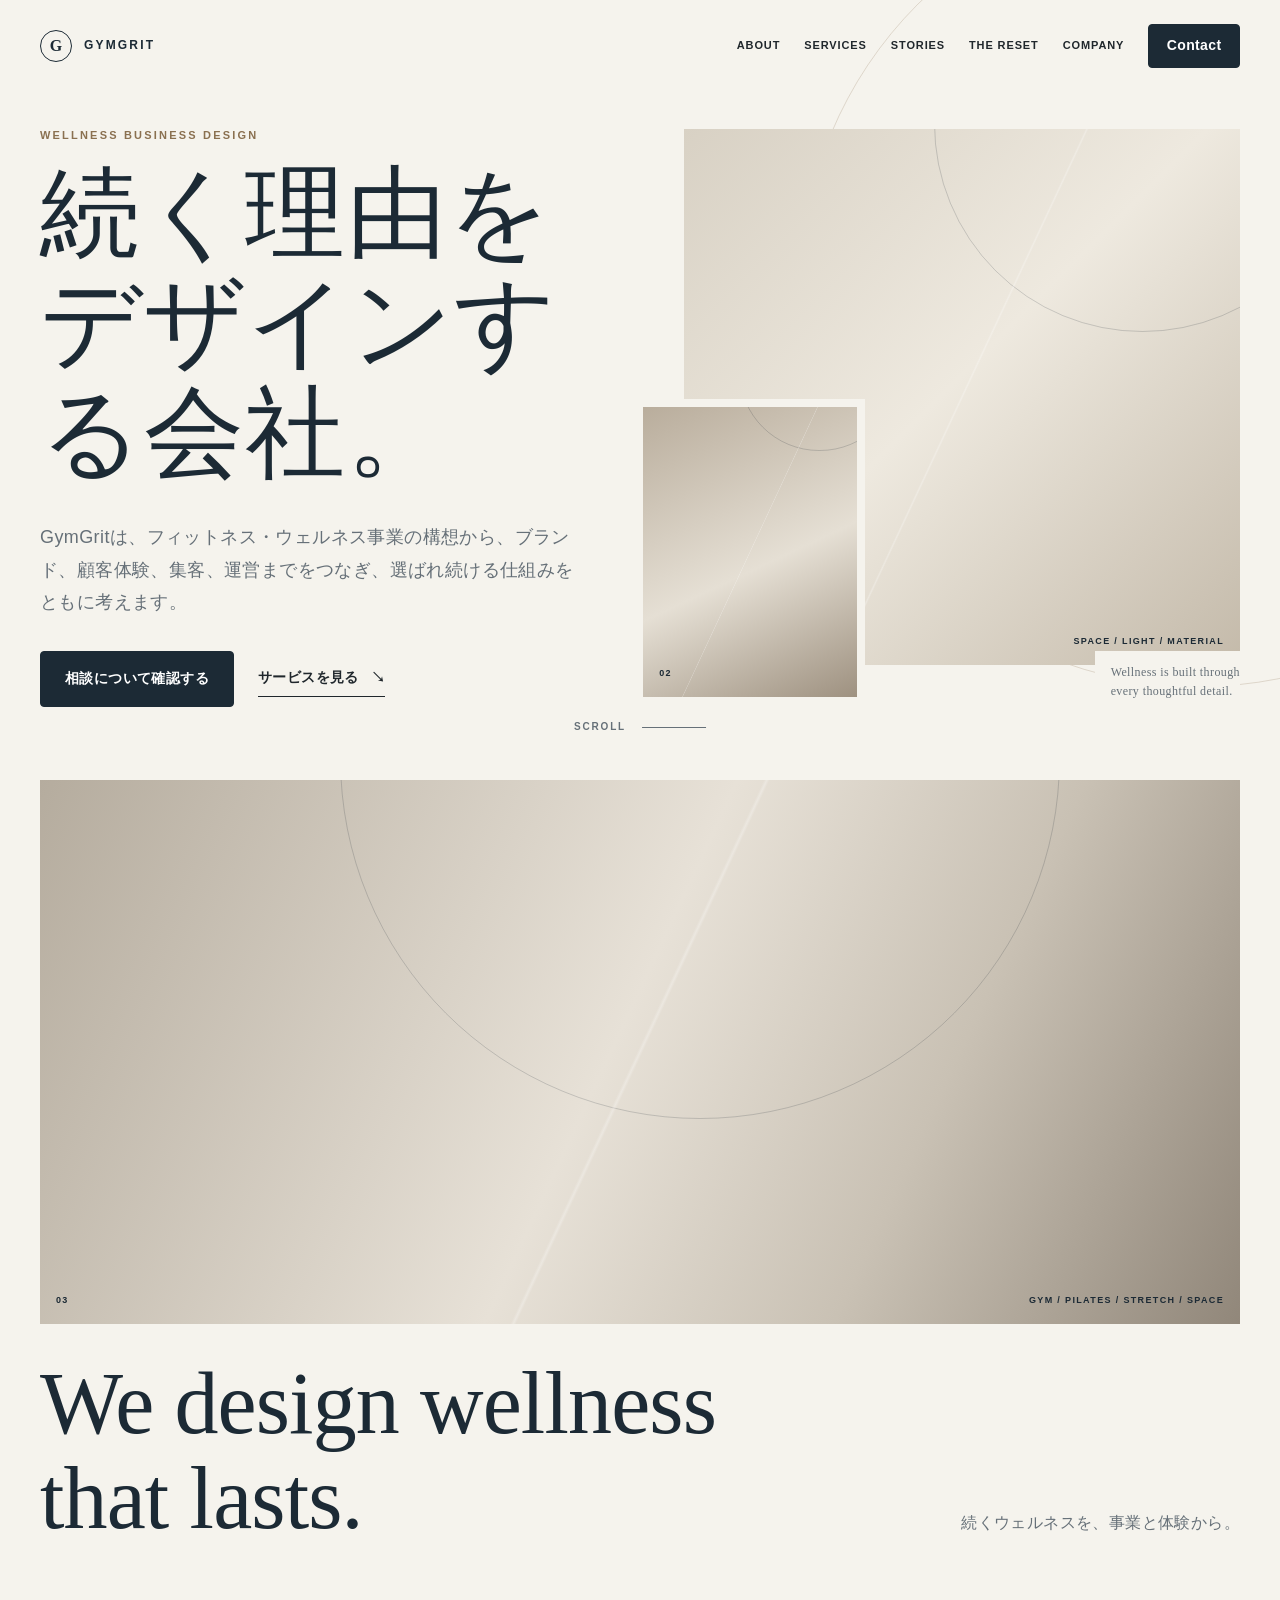
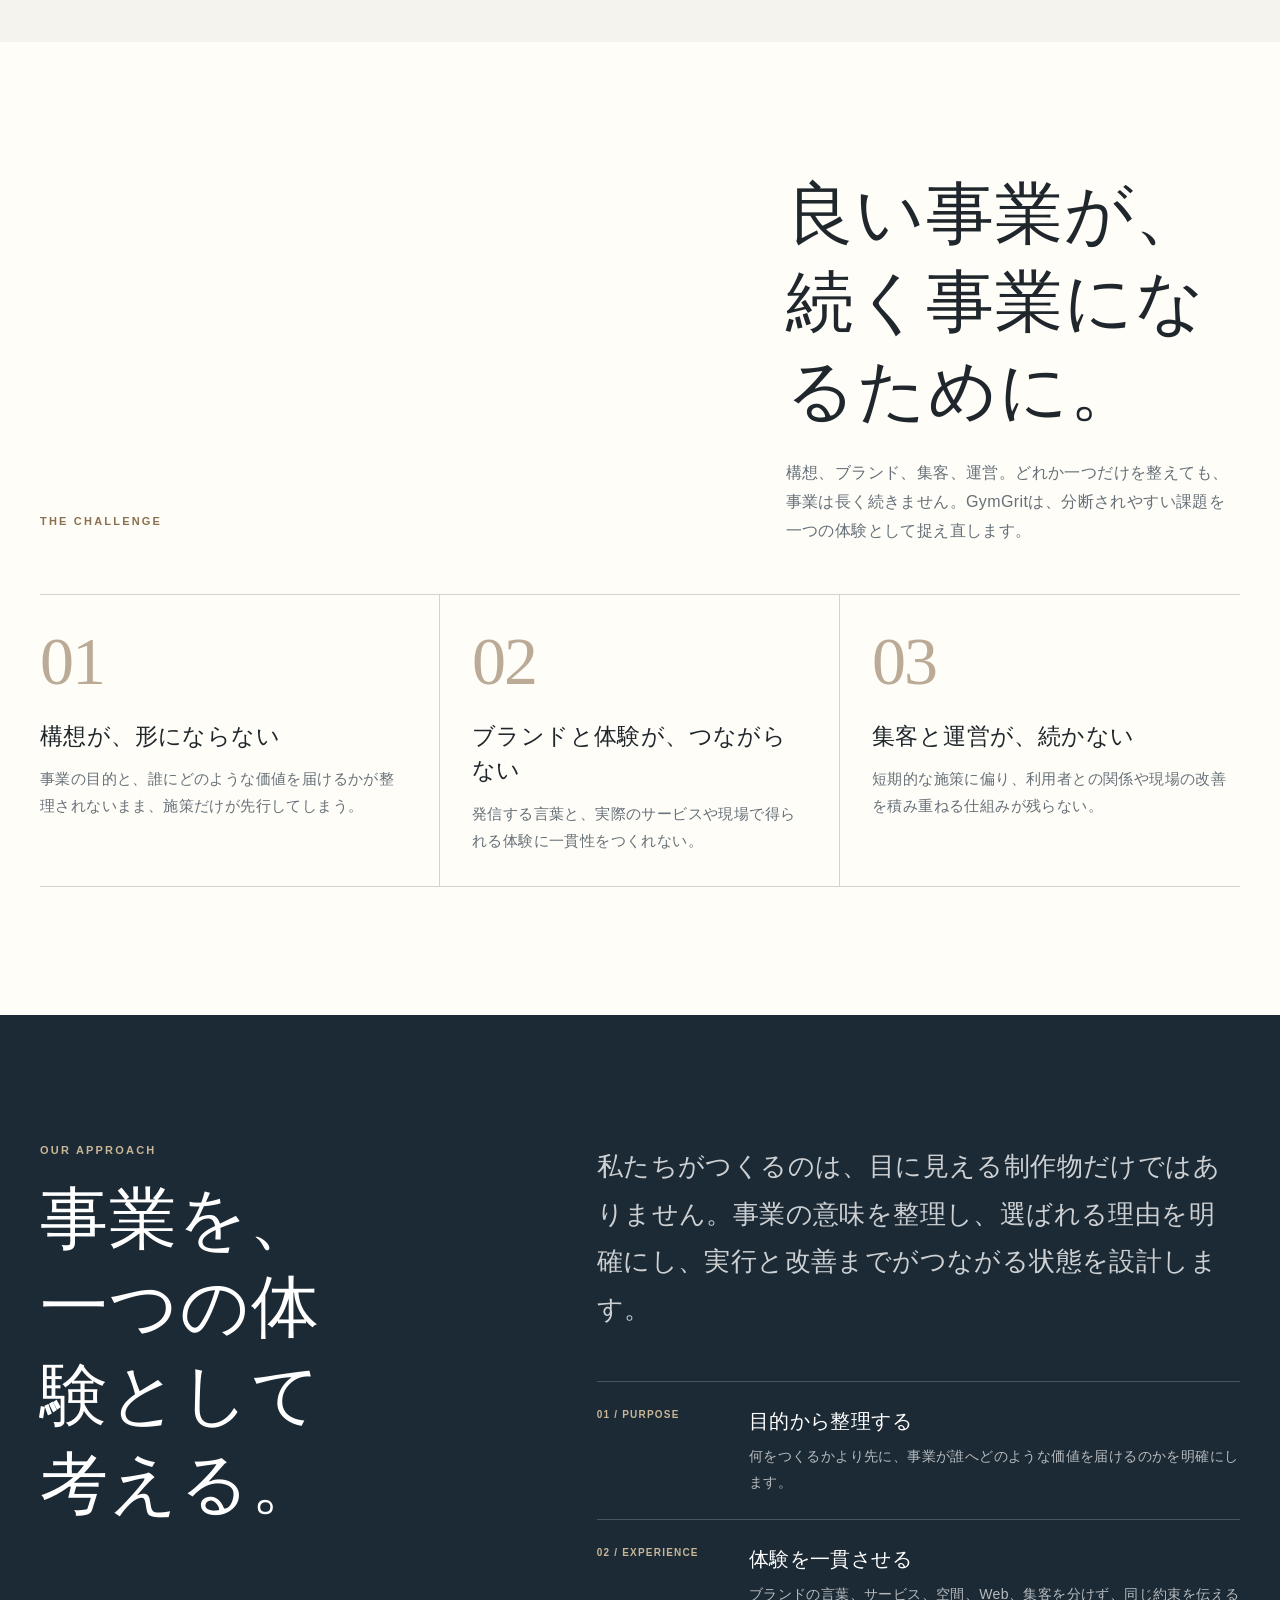
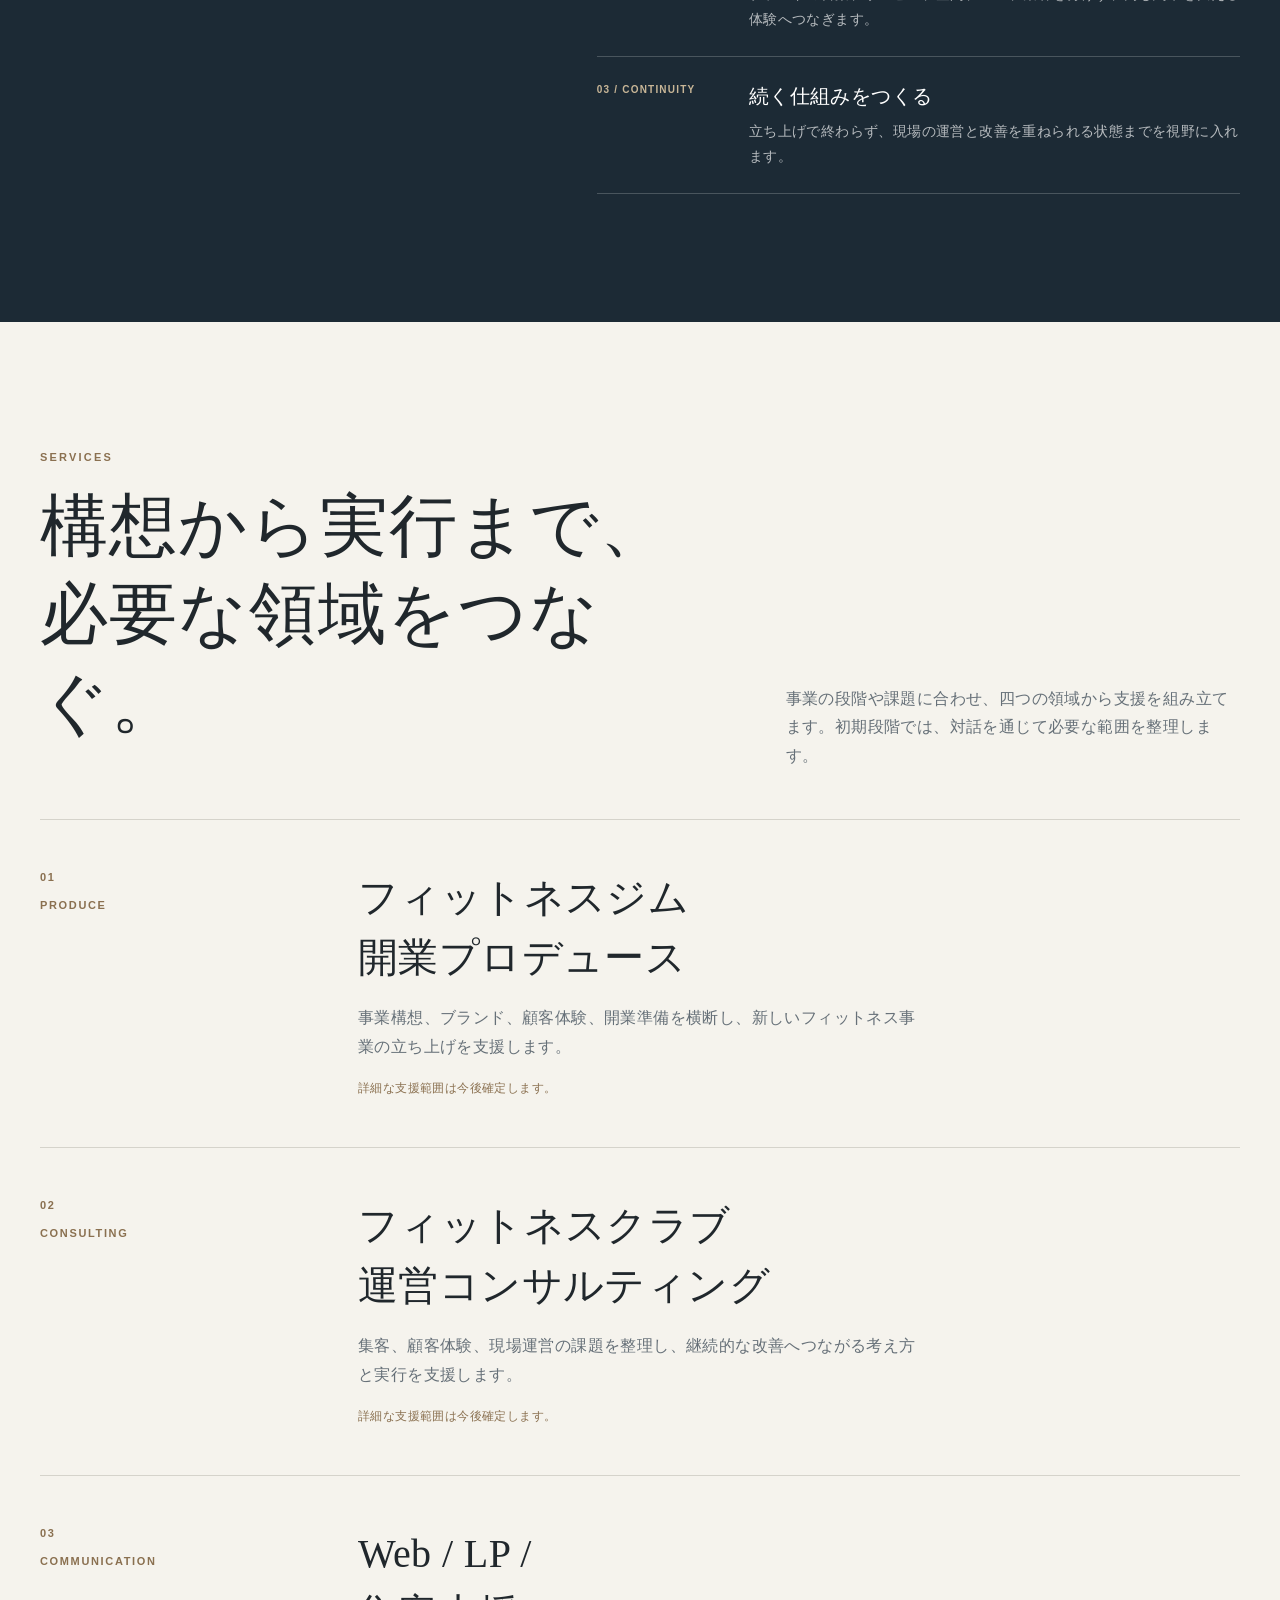
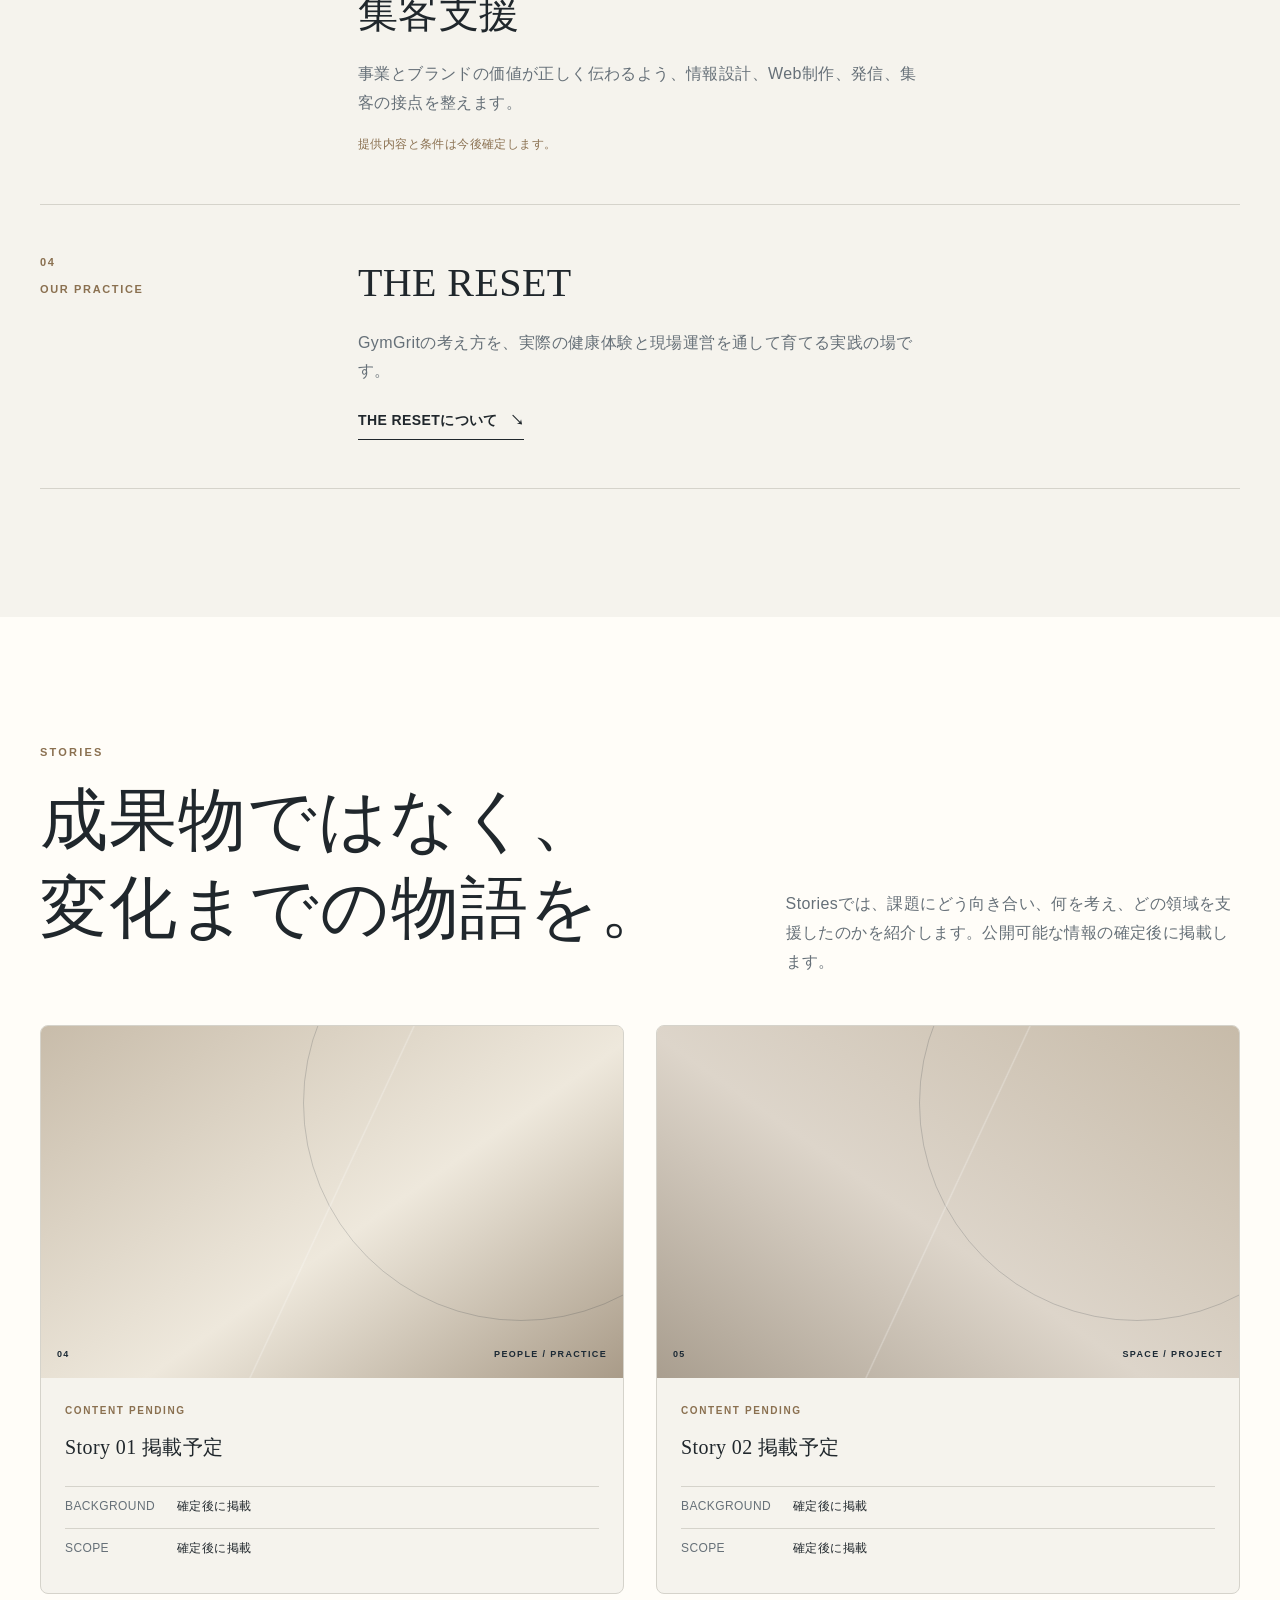
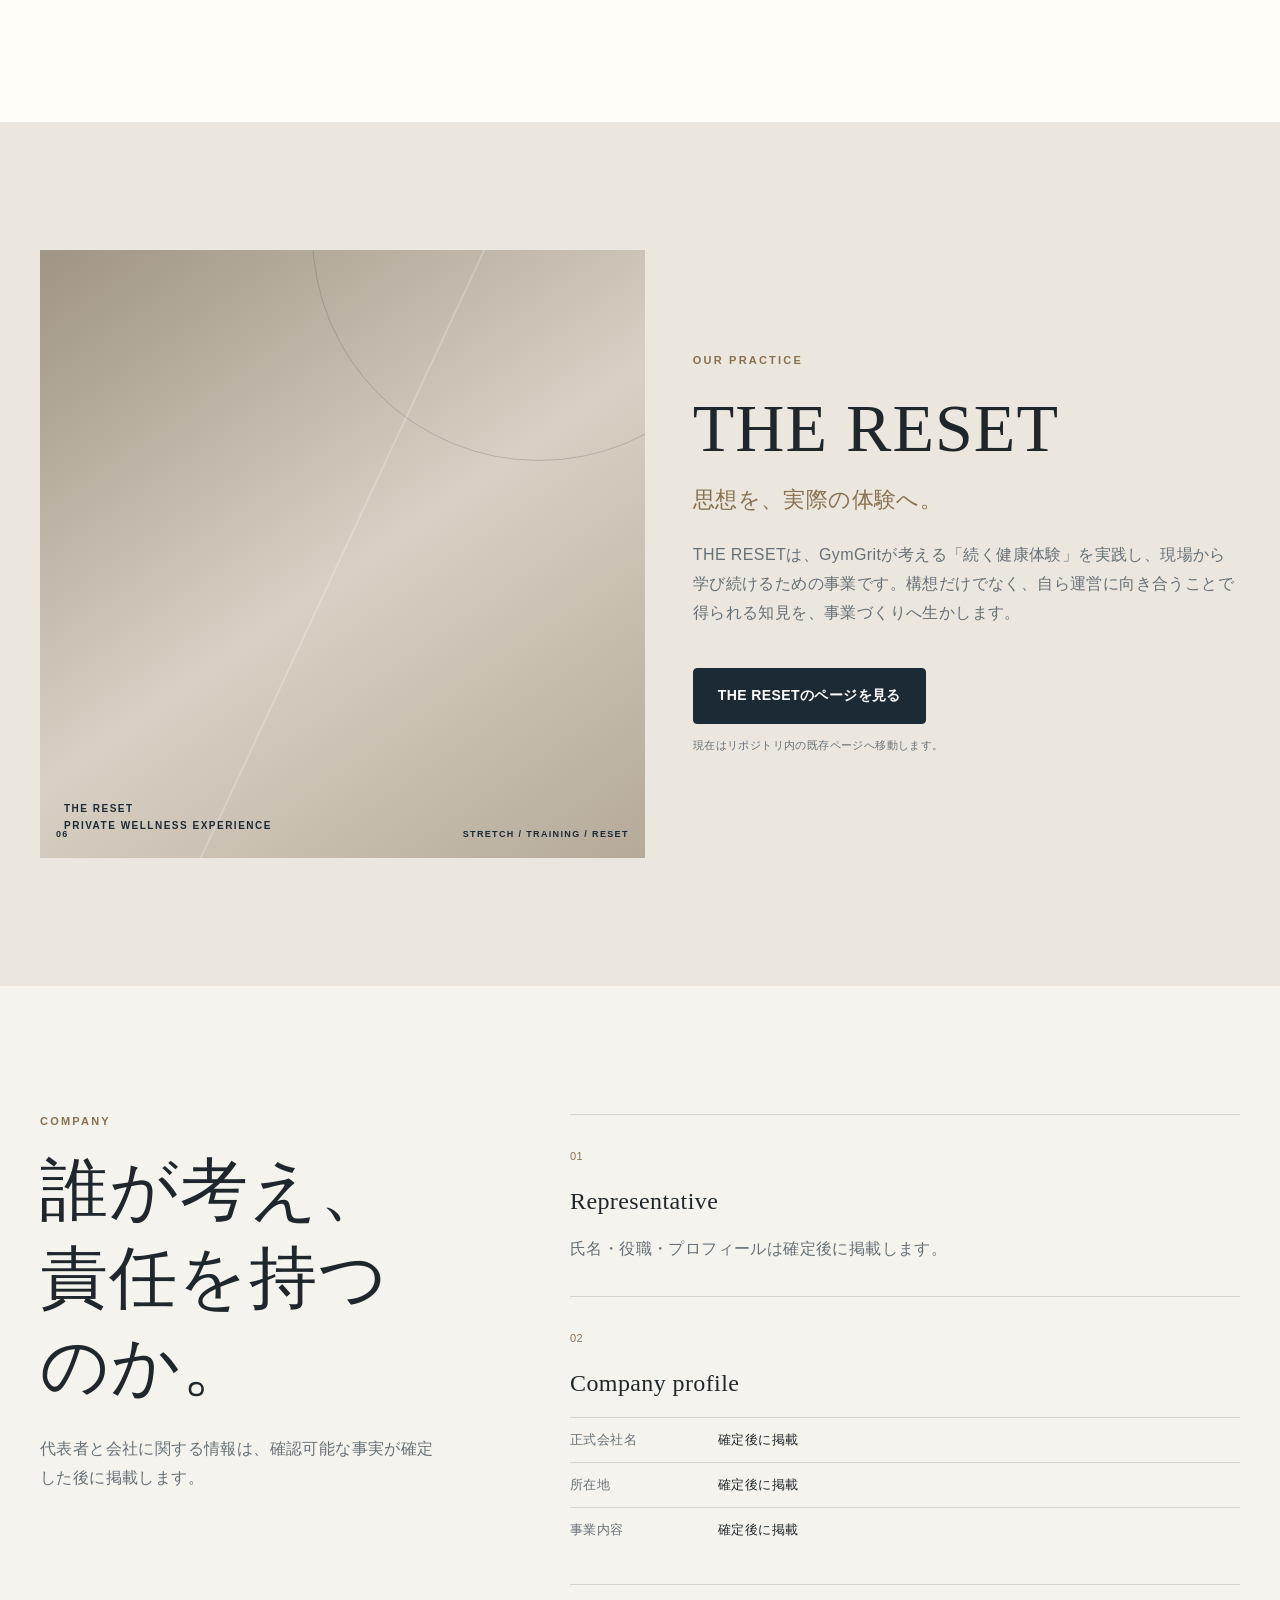
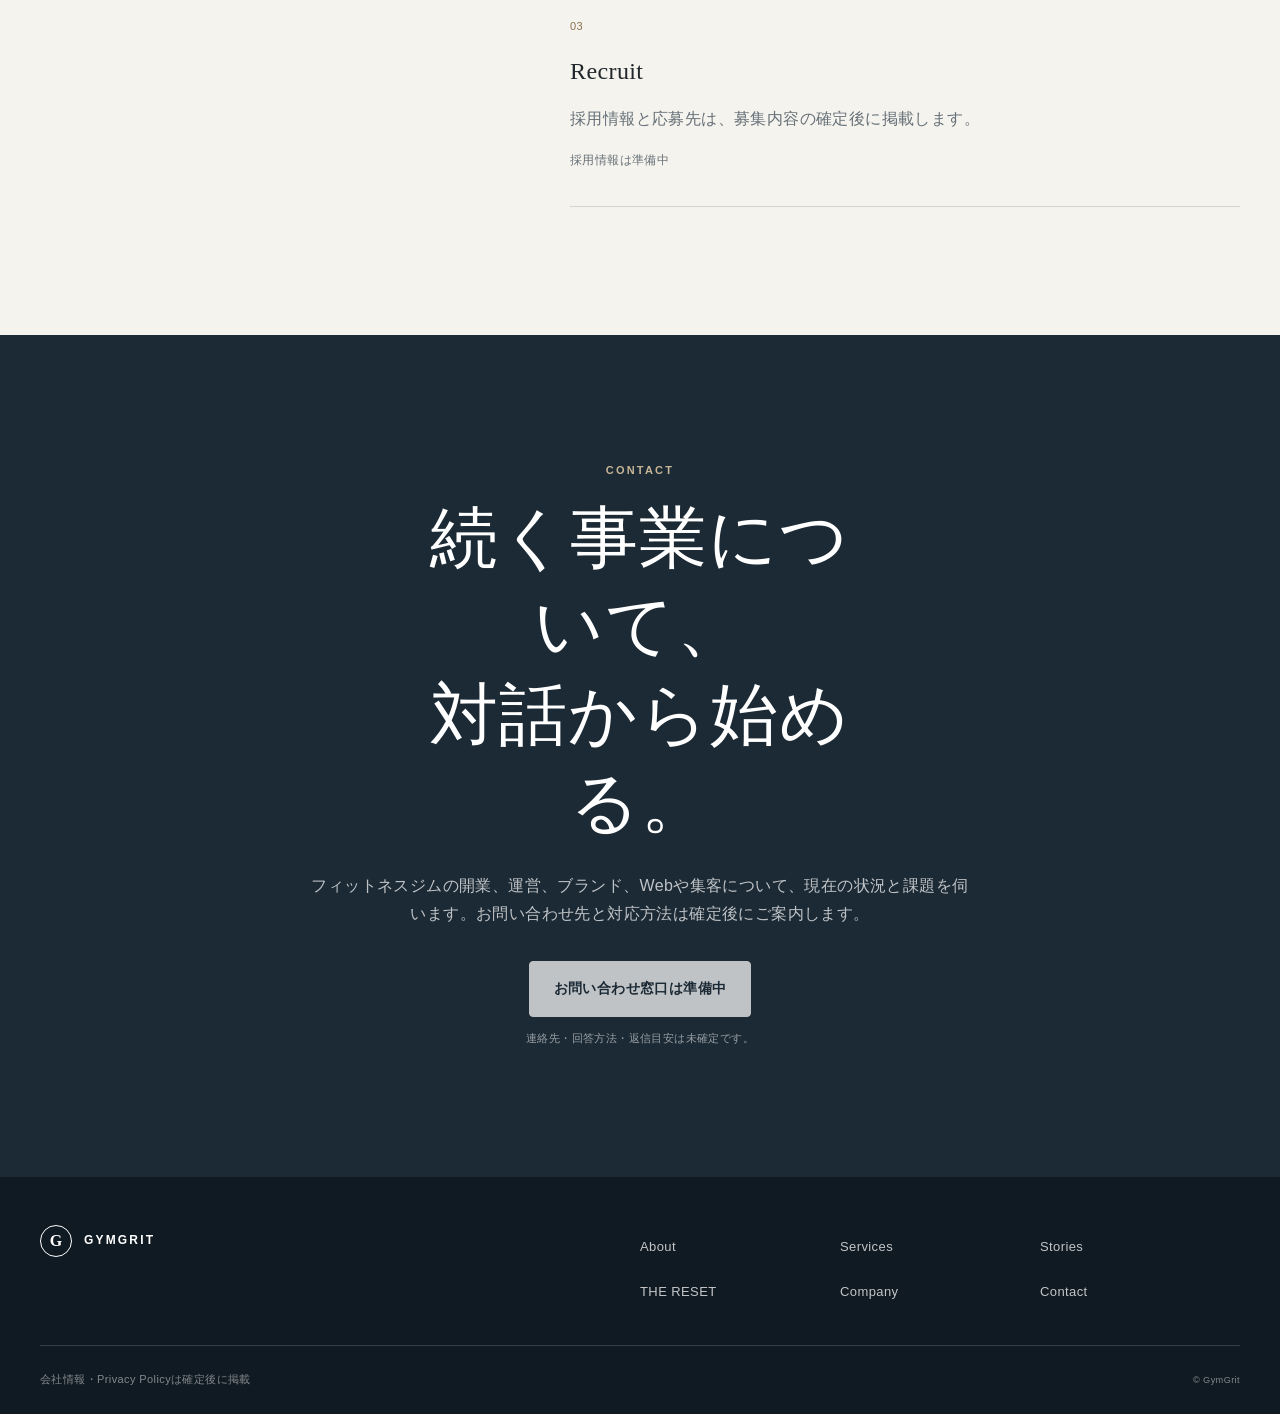
==== index.html @ 69718dc6 "feat: create top page" ====
<!DOCTYPE html>
<html lang="ja">
<head>
  <meta charset="UTF-8">
  <meta name="viewport" content="width=device-width, initial-scale=1.0">
  <meta name="description" content="GymGritは、フィットネス・ウェルネス事業の構想、ブランド、集客、運営をつなぎ、続く理由をデザインする会社です。">
  <meta name="theme-color" content="#f5f3ed">
  <meta property="og:type" content="website">
  <meta property="og:locale" content="ja_JP">
  <meta property="og:title" content="GymGrit | 続く理由をデザインする会社。">
  <meta property="og:description" content="フィットネス・ウェルネス事業の構想から、ブランド、集客、運営までを一つの体験として設計します。">
  <title>GymGrit | 続く理由をデザインする会社。</title>
  <link rel="stylesheet" href="assets/css/home.css">
  <script src="assets/js/home.js" defer></script>
</head>
<body>
  <a class="skip-link" href="#main-content">本文へ移動する</a>

  <header class="site-header" data-site-header>
    <div class="site-header__inner container">
      <a class="site-logo" href="#top" aria-label="GymGrit トップへ">
        <span class="site-logo__mark" aria-hidden="true">G</span>
        <span class="site-logo__text">GYMGRIT</span>
      </a>

      <button class="nav-toggle" type="button" aria-expanded="false" aria-controls="global-navigation" data-nav-toggle>
        <span class="nav-toggle__label">Menu</span>
        <span class="nav-toggle__icon" aria-hidden="true"><span></span><span></span></span>
      </button>

      <nav class="global-nav" id="global-navigation" aria-label="メインナビゲーション" data-global-nav>
        <ul class="global-nav__list">
          <li><a href="#about">About</a></li>
          <li><a href="#services">Services</a></li>
          <li><a href="#stories">Stories</a></li>
          <li><a href="#the-reset">THE RESET</a></li>
          <li><a href="#company">Company</a></li>
        </ul>
        <a class="button button--small" href="#contact">Contact</a>
      </nav>
    </div>
  </header>

  <main id="main-content">
    <section class="hero" id="top" aria-labelledby="hero-title">
      <div class="hero__inner container">
        <div class="hero__content">
          <p class="eyebrow">Wellness Business Design</p>
          <h1 class="hero__title" id="hero-title">続く理由を<br>デザインする会社。</h1>
          <p class="hero__lead">GymGritは、フィットネス・ウェルネス事業の構想から、ブランド、顧客体験、集客、運営までをつなぎ、選ばれ続ける仕組みをともに考えます。</p>
          <div class="hero__actions">
            <a class="button" href="#contact">相談について確認する</a>
            <a class="text-link" href="#services">サービスを見る<span aria-hidden="true">↘</span></a>
          </div>
        </div>

        <div class="hero__visual" aria-label="ブランド写真の構成予定領域">
          <!-- 写真確定後、各 .photo-slot__surface を同じclassを持つ picture 要素へ置換します。 -->
          <div class="photo-slot photo-slot--hero-main" data-photo-slot="hero-space">
            <div class="photo-slot__surface" role="img" aria-label="ウェルネス空間写真の掲載予定領域">
              <span class="photo-slot__index">01</span>
              <span class="photo-slot__label">Space / Light / Material</span>
            </div>
          </div>
          <div class="photo-slot photo-slot--hero-person" data-photo-slot="hero-person">
            <div class="photo-slot__surface" role="img" aria-label="トレーニングする人物写真の掲載予定領域">
              <span class="photo-slot__index">02</span>
              <span class="photo-slot__label">People / Movement</span>
            </div>
          </div>
          <p class="hero__visual-caption">Wellness is built through<br>every thoughtful detail.</p>
        </div>
      </div>
      <a class="scroll-cue" href="#brand-world"><span>Scroll</span><span aria-hidden="true"></span></a>
    </section>

    <section class="brand-world" id="brand-world" aria-labelledby="brand-world-title">
      <div class="container brand-world__inner">
        <div class="photo-slot photo-slot--panorama" data-photo-slot="brand-panorama">
          <div class="photo-slot__surface" role="img" aria-label="ジムまたはウェルネス空間の横長写真掲載予定領域">
            <span class="photo-slot__index">03</span>
            <span class="photo-slot__label">Gym / Pilates / Stretch / Space</span>
          </div>
        </div>
        <div class="brand-world__message">
          <p class="brand-world__statement" id="brand-world-title" lang="en">We design wellness<br>that lasts.</p>
          <p>続くウェルネスを、事業と体験から。</p>
        </div>
      </div>
    </section>

    <section class="section value" id="value" aria-labelledby="value-title">
      <div class="container">
        <div class="section-heading section-heading--split">
          <p class="eyebrow">The challenge</p>
          <div>
            <h2 id="value-title">良い事業が、<br>続く事業になるために。</h2>
            <p class="section-lead">構想、ブランド、集客、運営。どれか一つだけを整えても、事業は長く続きません。GymGritは、分断されやすい課題を一つの体験として捉え直します。</p>
          </div>
        </div>

        <div class="challenge-grid">
          <article class="challenge-card">
            <span class="challenge-card__number">01</span>
            <h3>構想が、形にならない</h3>
            <p>事業の目的と、誰にどのような価値を届けるかが整理されないまま、施策だけが先行してしまう。</p>
          </article>
          <article class="challenge-card">
            <span class="challenge-card__number">02</span>
            <h3>ブランドと体験が、つながらない</h3>
            <p>発信する言葉と、実際のサービスや現場で得られる体験に一貫性をつくれない。</p>
          </article>
          <article class="challenge-card">
            <span class="challenge-card__number">03</span>
            <h3>集客と運営が、続かない</h3>
            <p>短期的な施策に偏り、利用者との関係や現場の改善を積み重ねる仕組みが残らない。</p>
          </article>
        </div>
      </div>
    </section>

    <section class="section approach" id="about" aria-labelledby="about-title">
      <div class="container approach__grid">
        <div class="approach__intro">
          <p class="eyebrow eyebrow--light">Our approach</p>
          <h2 id="about-title">事業を、<br>一つの体験として考える。</h2>
        </div>
        <div class="approach__body">
          <p class="approach__lead">私たちがつくるのは、目に見える制作物だけではありません。事業の意味を整理し、選ばれる理由を明確にし、実行と改善までがつながる状態を設計します。</p>
          <ol class="approach-list">
            <li>
              <span>01 / Purpose</span>
              <div><h3>目的から整理する</h3><p>何をつくるかより先に、事業が誰へどのような価値を届けるのかを明確にします。</p></div>
            </li>
            <li>
              <span>02 / Experience</span>
              <div><h3>体験を一貫させる</h3><p>ブランドの言葉、サービス、空間、Web、集客を分けず、同じ約束を伝える体験へつなぎます。</p></div>
            </li>
            <li>
              <span>03 / Continuity</span>
              <div><h3>続く仕組みをつくる</h3><p>立ち上げで終わらず、現場の運営と改善を重ねられる状態までを視野に入れます。</p></div>
            </li>
          </ol>
        </div>
      </div>
    </section>

    <section class="section services" id="services" aria-labelledby="services-title">
      <div class="container">
        <div class="section-heading section-heading--split">
          <div>
            <p class="eyebrow">Services</p>
            <h2 id="services-title">構想から実行まで、<br>必要な領域をつなぐ。</h2>
          </div>
          <p class="section-lead">事業の段階や課題に合わせ、四つの領域から支援を組み立てます。初期段階では、対話を通じて必要な範囲を整理します。</p>
        </div>

        <div class="service-list">
          <article class="service-card">
            <div class="service-card__head"><span>01</span><p>Produce</p></div>
            <div class="service-card__content">
              <h3>フィットネスジム<br>開業プロデュース</h3>
              <p>事業構想、ブランド、顧客体験、開業準備を横断し、新しいフィットネス事業の立ち上げを支援します。</p>
              <p class="service-card__note">詳細な支援範囲は今後確定します。</p>
            </div>
          </article>
          <article class="service-card">
            <div class="service-card__head"><span>02</span><p>Consulting</p></div>
            <div class="service-card__content">
              <h3>フィットネスクラブ<br>運営コンサルティング</h3>
              <p>集客、顧客体験、現場運営の課題を整理し、継続的な改善へつながる考え方と実行を支援します。</p>
              <p class="service-card__note">詳細な支援範囲は今後確定します。</p>
            </div>
          </article>
          <article class="service-card">
            <div class="service-card__head"><span>03</span><p>Communication</p></div>
            <div class="service-card__content">
              <h3>Web / LP /<br>集客支援</h3>
              <p>事業とブランドの価値が正しく伝わるよう、情報設計、Web制作、発信、集客の接点を整えます。</p>
              <p class="service-card__note">提供内容と条件は今後確定します。</p>
            </div>
          </article>
          <article class="service-card service-card--accent">
            <div class="service-card__head"><span>04</span><p>Our practice</p></div>
            <div class="service-card__content">
              <h3>THE RESET</h3>
              <p>GymGritの考え方を、実際の健康体験と現場運営を通して育てる実践の場です。</p>
              <a class="text-link" href="#the-reset">THE RESETについて<span aria-hidden="true">↘</span></a>
            </div>
          </article>
        </div>
      </div>
    </section>

    <section class="section stories" id="stories" aria-labelledby="stories-title">
      <div class="container">
        <div class="section-heading section-heading--split">
          <div>
            <p class="eyebrow">Stories</p>
            <h2 id="stories-title">成果物ではなく、<br>変化までの物語を。</h2>
          </div>
          <p class="section-lead">Storiesでは、課題にどう向き合い、何を考え、どの領域を支援したのかを紹介します。公開可能な情報の確定後に掲載します。</p>
        </div>

        <div class="story-grid">
          <article class="story-placeholder">
            <div class="photo-slot photo-slot--story" data-photo-slot="story-01">
              <div class="photo-slot__surface" role="img" aria-label="Story 01の人物または現場写真の掲載予定領域"><span class="photo-slot__index">04</span><span class="photo-slot__label">People / Practice</span></div>
            </div>
            <div class="story-placeholder__body">
              <p class="status-label">Content pending</p>
              <h3>Story 01 掲載予定</h3>
              <dl><div><dt>Background</dt><dd>確定後に掲載</dd></div><div><dt>Scope</dt><dd>確定後に掲載</dd></div></dl>
            </div>
          </article>
          <article class="story-placeholder">
            <div class="photo-slot photo-slot--story photo-slot--story-alt" data-photo-slot="story-02">
              <div class="photo-slot__surface" role="img" aria-label="Story 02の空間またはプロジェクト写真の掲載予定領域"><span class="photo-slot__index">05</span><span class="photo-slot__label">Space / Project</span></div>
            </div>
            <div class="story-placeholder__body">
              <p class="status-label">Content pending</p>
              <h3>Story 02 掲載予定</h3>
              <dl><div><dt>Background</dt><dd>確定後に掲載</dd></div><div><dt>Scope</dt><dd>確定後に掲載</dd></div></dl>
            </div>
          </article>
        </div>
      </div>
    </section>

    <section class="section reset" id="the-reset" aria-labelledby="reset-title">
      <div class="container reset__grid">
        <div class="reset__visual">
          <div class="photo-slot photo-slot--reset" data-photo-slot="the-reset">
            <div class="photo-slot__surface" role="img" aria-label="THE RESETのストレッチまたはトレーニング写真の掲載予定領域"><span class="photo-slot__index">06</span><span class="photo-slot__label">Stretch / Training / Reset</span></div>
          </div>
          <p class="reset__visual-caption">THE RESET<br>Private wellness experience</p>
        </div>
        <div class="reset__content">
          <p class="eyebrow">Our practice</p>
          <h2 id="reset-title">THE RESET</h2>
          <p class="reset__tagline">思想を、実際の体験へ。</p>
          <p>THE RESETは、GymGritが考える「続く健康体験」を実践し、現場から学び続けるための事業です。構想だけでなく、自ら運営に向き合うことで得られる知見を、事業づくりへ生かします。</p>
          <a class="button button--dark" href="THE_RESET_LP.html">THE RESETのページを見る</a>
          <p class="link-note">現在はリポジトリ内の既存ページへ移動します。</p>
        </div>
      </div>
    </section>

    <section class="section company" id="company" aria-labelledby="company-title">
      <div class="container company__grid">
        <div>
          <p class="eyebrow">Company</p>
          <h2 id="company-title">誰が考え、<br>責任を持つのか。</h2>
          <p class="section-lead">代表者と会社に関する情報は、確認可能な事実が確定した後に掲載します。</p>
        </div>
        <div class="company-panels">
          <section class="company-panel" aria-labelledby="representative-title">
            <span class="company-panel__index">01</span>
            <h3 id="representative-title">Representative</h3>
            <p>氏名・役職・プロフィールは確定後に掲載します。</p>
          </section>
          <section class="company-panel" aria-labelledby="profile-title">
            <span class="company-panel__index">02</span>
            <h3 id="profile-title">Company profile</h3>
            <dl>
              <div><dt>正式会社名</dt><dd>確定後に掲載</dd></div>
              <div><dt>所在地</dt><dd>確定後に掲載</dd></div>
              <div><dt>事業内容</dt><dd>確定後に掲載</dd></div>
            </dl>
          </section>
          <section class="company-panel" aria-labelledby="recruit-title">
            <span class="company-panel__index">03</span>
            <h3 id="recruit-title">Recruit</h3>
            <p>採用情報と応募先は、募集内容の確定後に掲載します。</p>
            <span class="placeholder-link" aria-disabled="true">採用情報は準備中</span>
          </section>
        </div>
      </div>
    </section>

    <section class="section contact" id="contact" aria-labelledby="contact-title">
      <div class="container contact__inner">
        <p class="eyebrow eyebrow--light">Contact</p>
        <h2 id="contact-title">続く事業について、<br>対話から始める。</h2>
        <p>フィットネスジムの開業、運営、ブランド、Webや集客について、現在の状況と課題を伺います。お問い合わせ先と対応方法は確定後にご案内します。</p>
        <span class="button button--light button--disabled" aria-disabled="true">お問い合わせ窓口は準備中</span>
        <p class="contact__note">連絡先・回答方法・返信目安は未確定です。</p>
      </div>
    </section>
  </main>

  <footer class="site-footer">
    <div class="container site-footer__top">
      <a class="site-logo site-logo--footer" href="#top" aria-label="GymGrit トップへ"><span class="site-logo__mark" aria-hidden="true">G</span><span class="site-logo__text">GYMGRIT</span></a>
      <nav aria-label="フッターナビゲーション">
        <ul class="footer-nav">
          <li><a href="#about">About</a></li><li><a href="#services">Services</a></li><li><a href="#stories">Stories</a></li><li><a href="#the-reset">THE RESET</a></li><li><a href="#company">Company</a></li><li><a href="#contact">Contact</a></li>
        </ul>
      </nav>
    </div>
    <div class="container site-footer__bottom">
      <p>会社情報・Privacy Policyは確定後に掲載</p>
      <p><small>&copy; GymGrit</small></p>
    </div>
  </footer>
</body>
</html>
---- assets/css/home.css ----
:root {
  --color-primary: #1c2a35;
  --color-primary-deep: #101a22;
  --color-secondary: #5f6b76;
  --color-accent: #8a7050;
  --color-accent-soft: #c8b697;
  --color-text: #20272c;
  --color-muted: #667078;
  --color-background: #f5f3ed;
  --color-surface: #fffdf8;
  --color-surface-muted: #ebe7de;
  --color-border: #d5d3cb;
  --color-white: #ffffff;
  --font-sans: "Helvetica Neue", "Hiragino Sans", "Yu Gothic", YuGothic, sans-serif;
  --font-serif: "Yu Mincho", YuMincho, "Hiragino Mincho ProN", serif;
  --space-1: 0.5rem;
  --space-2: 1rem;
  --space-3: 1.5rem;
  --space-4: 2rem;
  --space-5: 3rem;
  --space-6: 4rem;
  --space-7: 6rem;
  --space-8: 8rem;
  --container: 75rem;
  --content: 44rem;
  --radius-sm: 0.25rem;
  --radius-md: 0.5rem;
  --motion-fast: 160ms;
  --motion-normal: 280ms;
  --shadow-soft: 0 1.5rem 4rem rgb(16 26 34 / 8%);
}

*, *::before, *::after { box-sizing: border-box; }
html { scroll-behavior: smooth; scroll-padding-top: 5rem; }
body { margin: 0; background: var(--color-background); color: var(--color-text); font-family: var(--font-sans); font-size: 1rem; line-height: 1.8; letter-spacing: 0.025em; }
body.nav-open { overflow: hidden; }
img, svg { display: block; max-width: 100%; }
a { color: inherit; }
button, input, textarea, select { font: inherit; }
button { color: inherit; }
:focus-visible { outline: 3px solid var(--color-accent); outline-offset: 4px; }
.container { width: min(calc(100% - 2rem), var(--container)); margin-inline: auto; }
.skip-link { position: fixed; z-index: 100; top: 0.75rem; left: 0.75rem; padding: 0.75rem 1rem; transform: translateY(-150%); background: var(--color-white); color: var(--color-primary); font-weight: 700; }
.skip-link:focus { transform: translateY(0); }
.section { padding-block: var(--space-7); }
.eyebrow { margin: 0 0 var(--space-2); color: var(--color-accent); font-size: 0.6875rem; font-weight: 700; line-height: 1.4; letter-spacing: 0.2em; text-transform: uppercase; }
.eyebrow--light { color: var(--color-accent-soft); }
h1, h2, h3, p { margin-top: 0; }
h1, h2 { font-family: var(--font-serif); font-weight: 500; letter-spacing: 0.015em; }
h2 { margin-bottom: var(--space-3); font-size: clamp(2rem, 6vw, 4.25rem); line-height: 1.3; }
h3 { font-size: 1.25rem; line-height: 1.5; }
.section-lead { max-width: var(--content); margin-bottom: 0; color: var(--color-muted); font-size: 1rem; }
.section-heading { margin-bottom: var(--space-5); }
.button { display: inline-flex; min-height: 3.5rem; align-items: center; justify-content: center; padding: 0.85rem 1.5rem; border: 1px solid var(--color-primary); border-radius: var(--radius-sm); background: var(--color-primary); color: var(--color-white); font-size: 0.875rem; font-weight: 700; line-height: 1.4; text-align: center; text-decoration: none; transition: background var(--motion-fast) ease, color var(--motion-fast) ease, transform var(--motion-fast) ease; }
.button:hover { background: var(--color-primary-deep); transform: translateY(-2px); }
.button--small { min-height: 2.75rem; padding: 0.65rem 1.1rem; }
.button--dark { margin-top: var(--space-3); }
.button--light { border-color: var(--color-white); background: var(--color-white); color: var(--color-primary); }
.button--disabled { cursor: not-allowed; opacity: 0.72; }
.button--disabled:hover { background: var(--color-white); transform: none; }
.text-link { display: inline-flex; align-items: center; gap: 0.75rem; padding-block: 0.35rem; border-bottom: 1px solid currentcolor; font-size: 0.875rem; font-weight: 700; text-decoration: none; }
.text-link span { transition: transform var(--motion-fast) ease; }
.text-link:hover span { transform: translate(0.2rem, 0.2rem); }

.site-header { position: relative; z-index: 50; top: 0; left: 0; width: 100%; border-bottom: 1px solid var(--color-border); background: var(--color-background); transition: background var(--motion-normal) ease, border-color var(--motion-normal) ease; }
.js-enabled .site-header { position: fixed; border-color: transparent; background: transparent; }
.site-header.is-scrolled, body.nav-open .site-header { border-color: var(--color-border); background: rgb(245 243 237 / 94%); backdrop-filter: blur(0.8rem); }
.site-header__inner { display: flex; min-height: 5.25rem; flex-wrap: wrap; align-items: center; justify-content: space-between; }
.site-logo { position: relative; z-index: 2; display: inline-flex; align-items: center; gap: 0.75rem; color: var(--color-primary); font-size: 0.75rem; font-weight: 800; letter-spacing: 0.18em; text-decoration: none; }
.site-logo__mark { display: grid; width: 2rem; height: 2rem; place-items: center; border: 1px solid currentcolor; border-radius: 50%; font-family: var(--font-serif); font-size: 1rem; letter-spacing: 0; }
.nav-toggle { position: relative; z-index: 2; display: none; align-items: center; gap: 0.75rem; padding: 0.75rem 0; border: 0; background: transparent; font-size: 0.6875rem; font-weight: 700; letter-spacing: 0.14em; text-transform: uppercase; cursor: pointer; }
.js-enabled .nav-toggle { display: inline-flex; }
.nav-toggle__icon { position: relative; display: block; width: 1.5rem; height: 1rem; }
.nav-toggle__icon span { position: absolute; left: 0; width: 100%; height: 1px; background: currentcolor; transition: top var(--motion-fast) ease, transform var(--motion-fast) ease; }
.nav-toggle__icon span:first-child { top: 0.25rem; }
.nav-toggle__icon span:last-child { top: 0.75rem; }
.nav-toggle[aria-expanded="true"] .nav-toggle__icon span:first-child { top: 0.5rem; transform: rotate(45deg); }
.nav-toggle[aria-expanded="true"] .nav-toggle__icon span:last-child { top: 0.5rem; transform: rotate(-45deg); }
.global-nav { position: static; display: block; width: 100%; padding: 0 0 var(--space-2); background: var(--color-background); }
.js-enabled .global-nav { position: fixed; z-index: 1; inset: 0; display: flex; width: auto; flex-direction: column; align-items: center; justify-content: center; padding: 6.5rem 1.5rem 3rem; visibility: hidden; background: var(--color-background); opacity: 0; pointer-events: none; transform: scale(1.015); transition: opacity var(--motion-normal) ease, transform var(--motion-normal) ease, visibility var(--motion-normal) step-end; }
.js-enabled .global-nav::before, .js-enabled .global-nav::after { position: absolute; border: 1px solid rgb(138 112 80 / 18%); border-radius: 50%; content: ""; pointer-events: none; }
.js-enabled .global-nav::before { top: -10rem; left: -9rem; width: 22rem; aspect-ratio: 1; }
.js-enabled .global-nav::after { right: -7rem; bottom: -12rem; width: 26rem; aspect-ratio: 1; }
.js-enabled .global-nav.is-open { visibility: visible; opacity: 1; pointer-events: auto; transform: scale(1); transition-timing-function: ease, ease, step-start; }
.global-nav__list { display: grid; margin: 0 0 var(--space-4); padding: 0; list-style: none; }
.global-nav__list a { display: block; padding: 1rem 0; border-bottom: 1px solid var(--color-border); font-family: var(--font-serif); font-size: 1.5rem; text-decoration: none; }
.js-enabled .global-nav__list { position: relative; z-index: 1; width: min(100%, 34rem); margin-bottom: var(--space-4); text-align: center; }
.js-enabled .global-nav__list li { opacity: 0; transform: translateY(0.75rem); transition: opacity var(--motion-normal) ease, transform var(--motion-normal) ease; }
.js-enabled .global-nav.is-open .global-nav__list li { opacity: 1; transform: translateY(0); }
.js-enabled .global-nav.is-open .global-nav__list li:nth-child(2) { transition-delay: 35ms; }
.js-enabled .global-nav.is-open .global-nav__list li:nth-child(3) { transition-delay: 70ms; }
.js-enabled .global-nav.is-open .global-nav__list li:nth-child(4) { transition-delay: 105ms; }
.js-enabled .global-nav.is-open .global-nav__list li:nth-child(5) { transition-delay: 140ms; }
.js-enabled .global-nav__list a { padding: 0.45rem; border: 0; font-size: clamp(1.9rem, 8vw, 3.25rem); line-height: 1.2; letter-spacing: 0.04em; text-transform: uppercase; }
.js-enabled .global-nav > .button { position: relative; z-index: 1; min-height: auto; padding: 0.5rem; border: 0; border-bottom: 1px solid currentcolor; background: transparent; color: var(--color-primary); font-family: var(--font-serif); font-size: clamp(1.9rem, 8vw, 3.25rem); font-weight: 500; line-height: 1.2; letter-spacing: 0.04em; text-transform: uppercase; opacity: 0; transform: translateY(0.75rem); transition: opacity var(--motion-normal) ease 175ms, transform var(--motion-normal) ease 175ms; }
.js-enabled .global-nav.is-open > .button { opacity: 1; transform: translateY(0); }
.js-enabled .global-nav > .button:hover { background: transparent; transform: translateY(0); }

.hero { position: relative; display: grid; align-items: center; padding: 7rem 0 3.5rem; overflow: hidden; }
.hero::before { position: absolute; z-index: -1; top: -15%; right: -25%; width: min(75vw, 50rem); aspect-ratio: 1; border: 1px solid rgb(138 112 80 / 22%); border-radius: 50%; content: ""; }
.hero__inner { display: grid; gap: var(--space-5); }
.hero__content { position: relative; z-index: 2; padding-block: var(--space-2); }
.hero__title { max-width: 12ch; margin-bottom: var(--space-4); color: var(--color-primary); font-size: clamp(2.65rem, 11vw, 6.25rem); line-height: 1.1; }
.hero__lead { max-width: 38rem; margin-bottom: 0; color: var(--color-muted); font-size: clamp(1rem, 2vw, 1.125rem); }
.hero__actions { display: flex; flex-wrap: wrap; align-items: center; gap: var(--space-3); margin-top: var(--space-4); }
.hero__visual { position: relative; min-height: 22rem; color: var(--color-primary); }
.hero__visual-caption { position: absolute; z-index: 3; right: 0; bottom: 0; margin: 0; padding: 0.75rem 0 0.2rem 1rem; background: var(--color-background); color: var(--color-muted); font-family: var(--font-serif); font-size: 0.75rem; line-height: 1.65; }
.scroll-cue { position: absolute; bottom: 1.25rem; left: 50%; display: none; align-items: center; gap: 1rem; color: var(--color-muted); font-size: 0.625rem; font-weight: 700; letter-spacing: 0.18em; text-decoration: none; text-transform: uppercase; transform: translateX(-50%); }
.scroll-cue > span:last-child { display: block; width: 4rem; height: 1px; background: currentcolor; }

.photo-slot { position: relative; overflow: hidden; background: #ded8cc; }
.photo-slot__surface { position: absolute; inset: 0; display: flex; align-items: flex-end; justify-content: space-between; padding: 1rem; overflow: hidden; background: linear-gradient(135deg, #d8d1c4 0%, #eee9df 48%, #c4baaa 100%); color: var(--color-primary); }
.photo-slot__surface::before { position: absolute; top: -40%; right: -20%; width: 75%; aspect-ratio: 1; border: 1px solid rgb(28 42 53 / 18%); border-radius: 50%; content: ""; }
.photo-slot__surface::after { position: absolute; inset: 0; background: linear-gradient(115deg, transparent 0 49.8%, rgb(255 255 255 / 28%) 50%, transparent 50.2%); content: ""; }
.photo-slot__index, .photo-slot__label { position: relative; z-index: 1; font-size: 0.5625rem; font-weight: 700; letter-spacing: 0.15em; text-transform: uppercase; }
.photo-slot__label { max-width: 13rem; text-align: right; }
.photo-slot--hero-main { position: absolute; top: 0; right: 0; bottom: 2.5rem; left: 8%; }
.photo-slot--hero-person { position: absolute; z-index: 2; bottom: 0; left: 0; width: 38%; aspect-ratio: 3 / 4; border: 0.5rem solid var(--color-background); }
.photo-slot--hero-person .photo-slot__surface { background: linear-gradient(155deg, #b9ad9c, #e5dfd4 55%, #9e9180); }
.photo-slot--hero-person .photo-slot__label { display: none; }

.brand-world { padding: var(--space-3) 0 var(--space-7); background: var(--color-background); }
.brand-world__inner { display: grid; gap: var(--space-4); }
.photo-slot--panorama { min-height: clamp(18rem, 48vw, 34rem); }
.photo-slot--panorama .photo-slot__surface { background: linear-gradient(115deg, #b5ac9e, #e7e1d7 48%, #c9c1b4 72%, #91877a); }
.photo-slot--panorama .photo-slot__surface::before { top: -70%; right: 15%; width: 60%; }
.brand-world__message { display: grid; gap: var(--space-2); }
.brand-world__statement { margin: 0; color: var(--color-primary); font-family: var(--font-serif); font-size: clamp(2.25rem, 7vw, 5.5rem); line-height: 1.08; letter-spacing: -0.01em; }
.brand-world__message > p:last-child { margin: 0; color: var(--color-muted); }

.value { background: var(--color-surface); }
.challenge-grid { display: grid; border-top: 1px solid var(--color-border); }
.challenge-card { padding: var(--space-4) 0; border-bottom: 1px solid var(--color-border); }
.challenge-card__number { display: block; margin-bottom: var(--space-3); color: rgb(138 112 80 / 58%); font-family: var(--font-serif); font-size: clamp(2.5rem, 7vw, 4.25rem); line-height: 1; letter-spacing: -0.03em; }
.challenge-card h3 { margin-bottom: 0.75rem; font-family: var(--font-serif); font-size: 1.45rem; font-weight: 500; }
.challenge-card p { margin-bottom: 0; color: var(--color-muted); font-size: 0.9375rem; }

.approach { background: var(--color-primary); color: var(--color-white); }
.approach__grid { display: grid; gap: var(--space-5); }
.approach__intro h2 { max-width: 10ch; }
.approach__lead { margin-bottom: var(--space-5); color: rgb(255 255 255 / 78%); font-family: var(--font-serif); font-size: clamp(1.25rem, 3vw, 1.65rem); line-height: 1.8; }
.approach-list { margin: 0; padding: 0; border-top: 1px solid rgb(255 255 255 / 20%); list-style: none; }
.approach-list li { display: grid; gap: 0.75rem; padding: var(--space-3) 0; border-bottom: 1px solid rgb(255 255 255 / 20%); }
.approach-list > li > span { color: var(--color-accent-soft); font-size: 0.625rem; font-weight: 700; letter-spacing: 0.12em; text-transform: uppercase; }
.approach-list h3 { margin-bottom: 0.5rem; font-family: var(--font-serif); font-weight: 500; }
.approach-list p { margin-bottom: 0; color: rgb(255 255 255 / 68%); font-size: 0.875rem; }

.services { background: var(--color-background); }
.service-list { border-top: 1px solid var(--color-border); }
.service-card { display: grid; gap: var(--space-3); padding: var(--space-4) 0; border-bottom: 1px solid var(--color-border); }
.service-card__head { display: flex; justify-content: space-between; color: var(--color-accent); font-size: 0.6875rem; font-weight: 700; letter-spacing: 0.15em; text-transform: uppercase; }
.service-card__head p { margin-bottom: 0; }
.service-card__content h3 { margin-bottom: var(--space-2); font-family: var(--font-serif); font-size: clamp(1.65rem, 4vw, 2.5rem); font-weight: 500; }
.service-card__content > p:not(.service-card__note) { max-width: 35rem; color: var(--color-muted); }
.service-card__note { margin-bottom: 0; color: var(--color-accent); font-size: 0.75rem; }
.service-card--accent { position: relative; }
.service-card--accent::before { position: absolute; z-index: -1; inset: 0 -1rem; background: var(--color-surface-muted); content: ""; }

.stories { background: var(--color-surface); }
.story-grid { display: grid; gap: var(--space-4); }
.story-placeholder { overflow: hidden; border: 1px solid var(--color-border); border-radius: var(--radius-md); background: var(--color-background); }
.photo-slot--story { min-height: 15rem; }
.photo-slot--story .photo-slot__surface { background: linear-gradient(145deg, #c8bcaa, #eee8dc 56%, #a99b88); }
.photo-slot--story-alt .photo-slot__surface { background: linear-gradient(35deg, #a99e8f, #ddd5ca 45%, #c7bba9); }
.story-placeholder__body { padding: var(--space-3); }
.status-label { margin-bottom: 0.75rem; color: var(--color-accent); font-size: 0.625rem; font-weight: 700; letter-spacing: 0.16em; text-transform: uppercase; }
.story-placeholder h3 { margin-bottom: var(--space-3); font-family: var(--font-serif); font-weight: 500; }
.story-placeholder dl { margin: 0; }
.story-placeholder dl div { display: grid; grid-template-columns: 7rem 1fr; padding: 0.6rem 0; border-top: 1px solid var(--color-border); font-size: 0.75rem; }
.story-placeholder dt { color: var(--color-muted); text-transform: uppercase; }
.story-placeholder dd { margin: 0; }

.reset { background: var(--color-surface-muted); }
.reset__grid { display: grid; gap: var(--space-5); align-items: center; }
.reset__visual { position: relative; min-height: 24rem; overflow: hidden; }
.photo-slot--reset { position: absolute; inset: 0; }
.photo-slot--reset .photo-slot__surface { background: linear-gradient(145deg, #9f9485, #d8d0c4 52%, #b5aa9a); }
.reset__visual-caption { position: absolute; z-index: 2; right: var(--space-3); bottom: var(--space-3); left: var(--space-3); margin: 0; color: var(--color-primary); font-size: 0.625rem; font-weight: 700; line-height: 1.7; letter-spacing: 0.15em; text-transform: uppercase; }
.reset__content h2 { margin-bottom: 0.5rem; }
.reset__tagline { color: var(--color-accent); font-family: var(--font-serif); font-size: 1.35rem; }
.reset__content > p:not(.eyebrow, .reset__tagline, .link-note) { color: var(--color-muted); }
.link-note { margin: 0.75rem 0 0; color: var(--color-muted); font-size: 0.6875rem; }

.company { background: var(--color-background); }
.company__grid { display: grid; gap: var(--space-5); }
.company-panels { border-top: 1px solid var(--color-border); }
.company-panel { position: relative; padding: var(--space-4) 0; border-bottom: 1px solid var(--color-border); }
.company-panel__index { display: block; margin-bottom: var(--space-2); color: var(--color-accent); font-size: 0.6875rem; }
.company-panel h3 { margin-bottom: var(--space-2); font-family: var(--font-serif); font-size: 1.5rem; font-weight: 500; }
.company-panel p { margin-bottom: 0; color: var(--color-muted); }
.company-panel dl { margin: 0; }
.company-panel dl div { display: grid; gap: 0.25rem; padding: 0.65rem 0; border-top: 1px solid var(--color-border); font-size: 0.8125rem; }
.company-panel dt { color: var(--color-muted); }
.company-panel dd { margin: 0; }
.placeholder-link { display: inline-block; margin-top: var(--space-2); color: var(--color-muted); font-size: 0.75rem; }

.contact { background: var(--color-primary); color: var(--color-white); }
.contact__inner { max-width: 59rem; text-align: center; }
.contact h2 { max-width: 13ch; margin-inline: auto; }
.contact__inner > p:not(.eyebrow, .contact__note) { max-width: 42rem; margin: 0 auto var(--space-4); color: rgb(255 255 255 / 72%); }
.contact__note { margin: 0.75rem 0 0; color: rgb(255 255 255 / 55%); font-size: 0.6875rem; }

.site-footer { padding: var(--space-5) 0 var(--space-3); background: var(--color-primary-deep); color: var(--color-white); }
.site-logo--footer { margin-bottom: var(--space-4); color: var(--color-white); }
.footer-nav { display: grid; grid-template-columns: repeat(2, 1fr); gap: 0; margin: 0; padding: 0; list-style: none; }
.footer-nav a { display: block; padding: 0.65rem 0; color: rgb(255 255 255 / 75%); font-size: 0.8125rem; text-decoration: none; }
.site-footer__bottom { display: flex; flex-wrap: wrap; justify-content: space-between; gap: var(--space-2); margin-top: var(--space-4); padding-top: var(--space-3); border-top: 1px solid rgb(255 255 255 / 16%); color: rgb(255 255 255 / 48%); font-size: 0.6875rem; }
.site-footer__bottom p { margin: 0; }

@media (min-width: 44rem) {
  .container { width: min(calc(100% - 4rem), var(--container)); }
  .section { padding-block: var(--space-8); }
  .section-heading--split { display: grid; grid-template-columns: minmax(0, 1.2fr) minmax(18rem, 0.8fr); gap: var(--space-6); align-items: end; }
  .section-heading--split > .eyebrow { grid-column: 1; }
  .section-heading--split > .eyebrow + div { grid-column: 2; }
  .hero { padding-top: 8rem; }
  .hero__inner { grid-template-columns: minmax(0, 0.95fr) minmax(21rem, 1.05fr); align-items: center; }
  .hero__visual { min-height: 32rem; }
  .brand-world__message { grid-template-columns: minmax(0, 1.4fr) minmax(15rem, 0.6fr); align-items: end; }
  .brand-world__message > p:last-child { padding-bottom: 0.5rem; text-align: right; }
  .challenge-grid { grid-template-columns: repeat(3, 1fr); }
  .challenge-card { padding: var(--space-4); border-right: 1px solid var(--color-border); }
  .challenge-card:first-child { padding-left: 0; }
  .challenge-card:last-child { padding-right: 0; border-right: 0; }
  .approach-list li { grid-template-columns: 8rem 1fr; gap: var(--space-3); }
  .service-card { grid-template-columns: minmax(9rem, 0.5fr) minmax(0, 1.5fr); padding: var(--space-5) 0; }
  .service-card__head { display: block; }
  .service-card__head p { margin-top: 0.5rem; }
  .service-card--accent::before { inset-inline: -2rem; }
  .story-grid { grid-template-columns: repeat(2, 1fr); }
  .photo-slot--story { min-height: 22rem; }
  .reset__grid { grid-template-columns: minmax(0, 1.05fr) minmax(20rem, 0.95fr); }
  .reset__visual { min-height: 38rem; }
  .company-panel dl div { grid-template-columns: 9rem 1fr; }
  .footer-nav { grid-template-columns: repeat(3, minmax(7rem, 1fr)); }
}

@media (min-width: 64rem) {
  .site-header__inner { min-height: 5.75rem; }
  .nav-toggle, .js-enabled .nav-toggle { display: none; }
  .global-nav, .js-enabled .global-nav { position: static; display: flex; width: auto; flex-direction: row; align-items: center; justify-content: flex-start; gap: var(--space-3); padding: 0; visibility: visible; background: transparent; opacity: 1; pointer-events: auto; transform: none; transition: none; }
  .js-enabled .global-nav::before, .js-enabled .global-nav::after { display: none; }
  .global-nav__list { display: flex; align-items: center; gap: 1.5rem; margin: 0; }
  .js-enabled .global-nav__list { width: auto; margin: 0; text-align: left; }
  .js-enabled .global-nav__list li { opacity: 1; transform: none; transition: none; }
  .global-nav__list a, .js-enabled .global-nav__list a { position: relative; padding: 0.75rem 0; border: 0; font-family: var(--font-sans); font-size: 0.6875rem; font-weight: 700; line-height: 1.8; letter-spacing: 0.08em; text-transform: uppercase; }
  .global-nav__list a::after { position: absolute; right: 0; bottom: 0.4rem; left: 0; height: 1px; transform: scaleX(0); transform-origin: right; background: currentcolor; content: ""; transition: transform var(--motion-fast) ease; }
  .global-nav__list a:hover::after { transform: scaleX(1); transform-origin: left; }
  .js-enabled .global-nav > .button { min-height: 2.75rem; padding: 0.65rem 1.1rem; border: 1px solid var(--color-primary); background: var(--color-primary); color: var(--color-white); font-family: var(--font-sans); font-size: 0.875rem; font-weight: 700; line-height: 1.4; letter-spacing: 0.025em; text-transform: none; opacity: 1; transform: none; transition: background var(--motion-fast) ease, color var(--motion-fast) ease, transform var(--motion-fast) ease; }
  .js-enabled .global-nav > .button:hover { background: var(--color-primary-deep); transform: translateY(-2px); }
  .hero { height: clamp(43rem, 84svh, 51rem); min-height: 43rem; padding: 7rem 0 2.5rem; }
  .hero__visual { min-height: 36rem; }
  .scroll-cue { display: flex; }
  .approach__grid { grid-template-columns: minmax(0, 0.8fr) minmax(32rem, 1.2fr); gap: var(--space-8); }
  .company__grid { grid-template-columns: minmax(20rem, 0.75fr) minmax(32rem, 1.25fr); gap: var(--space-8); }
  .site-footer__top { display: grid; grid-template-columns: 1fr 1fr; align-items: start; }
  .site-logo--footer { margin-bottom: 0; }
}

@media (prefers-reduced-motion: reduce) {
  html { scroll-behavior: auto; }
  *, *::before, *::after { scroll-behavior: auto !important; transition-duration: 0.01ms !important; }
}
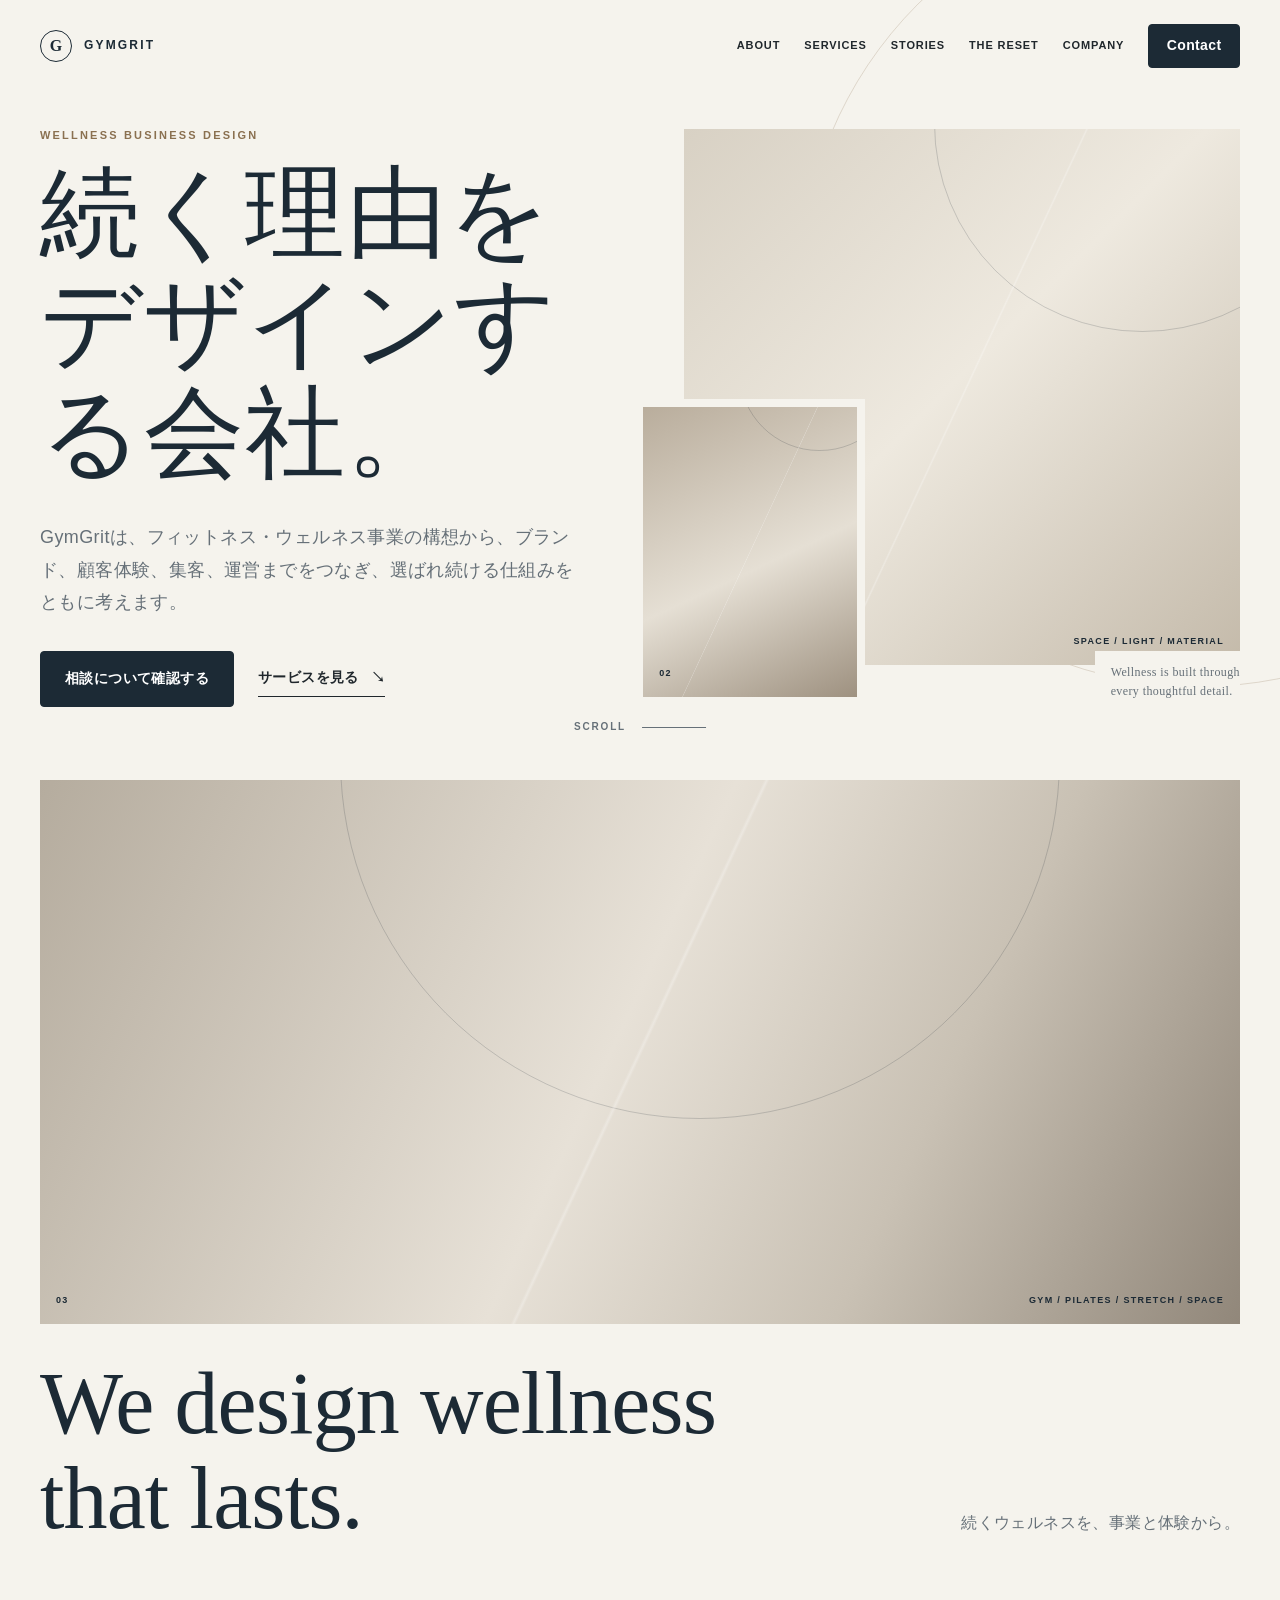
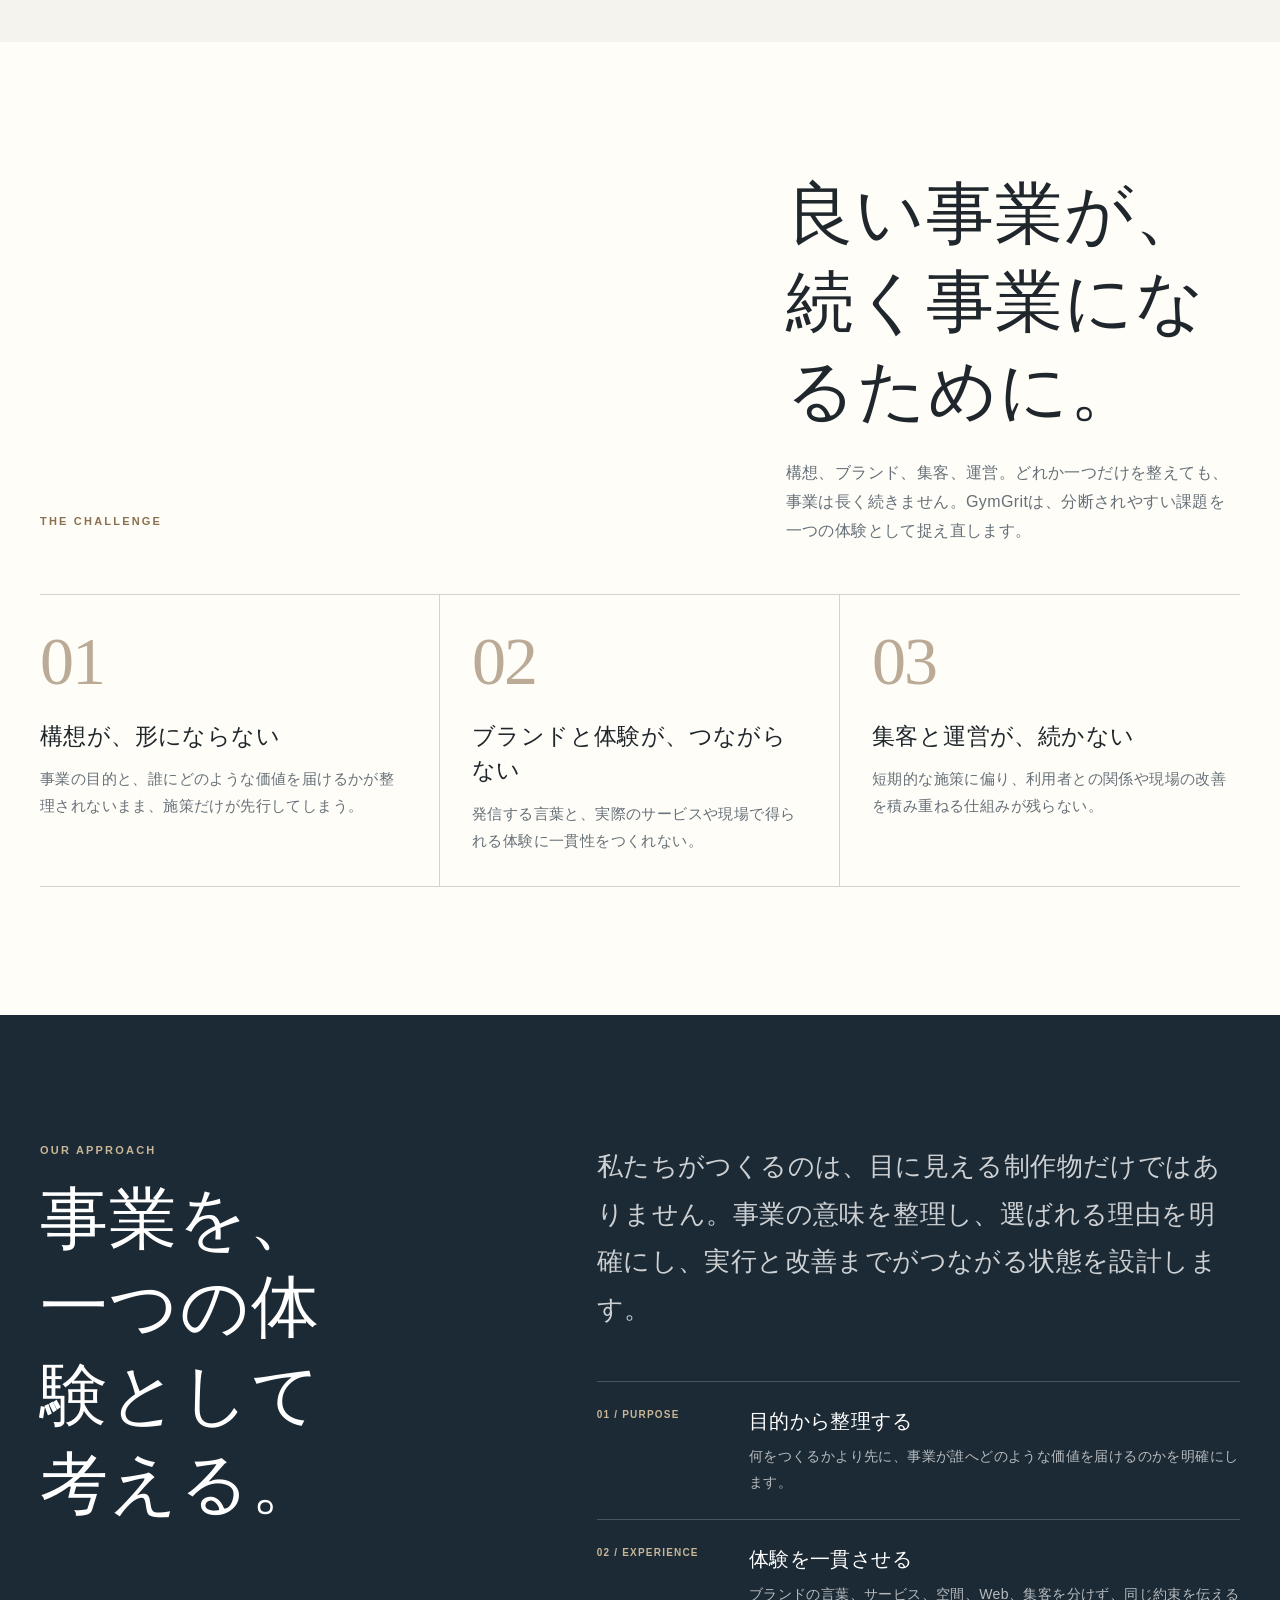
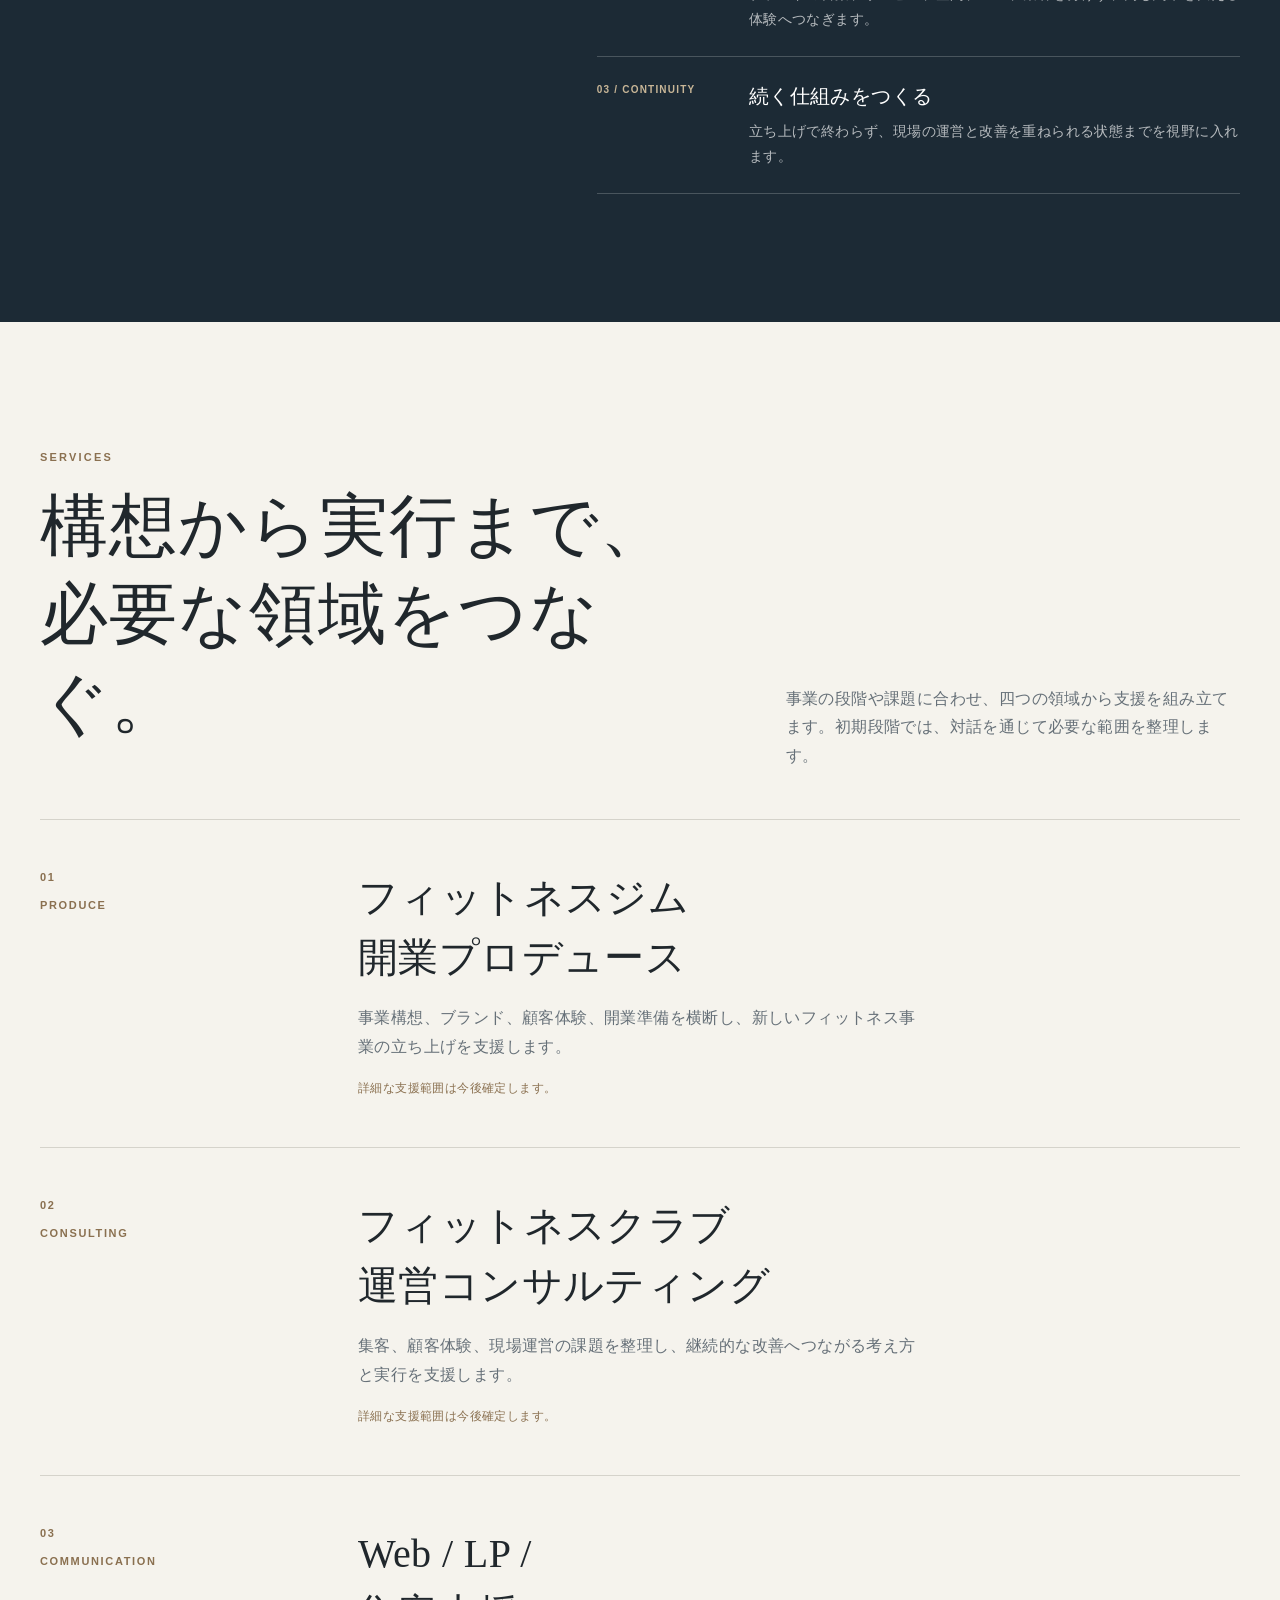
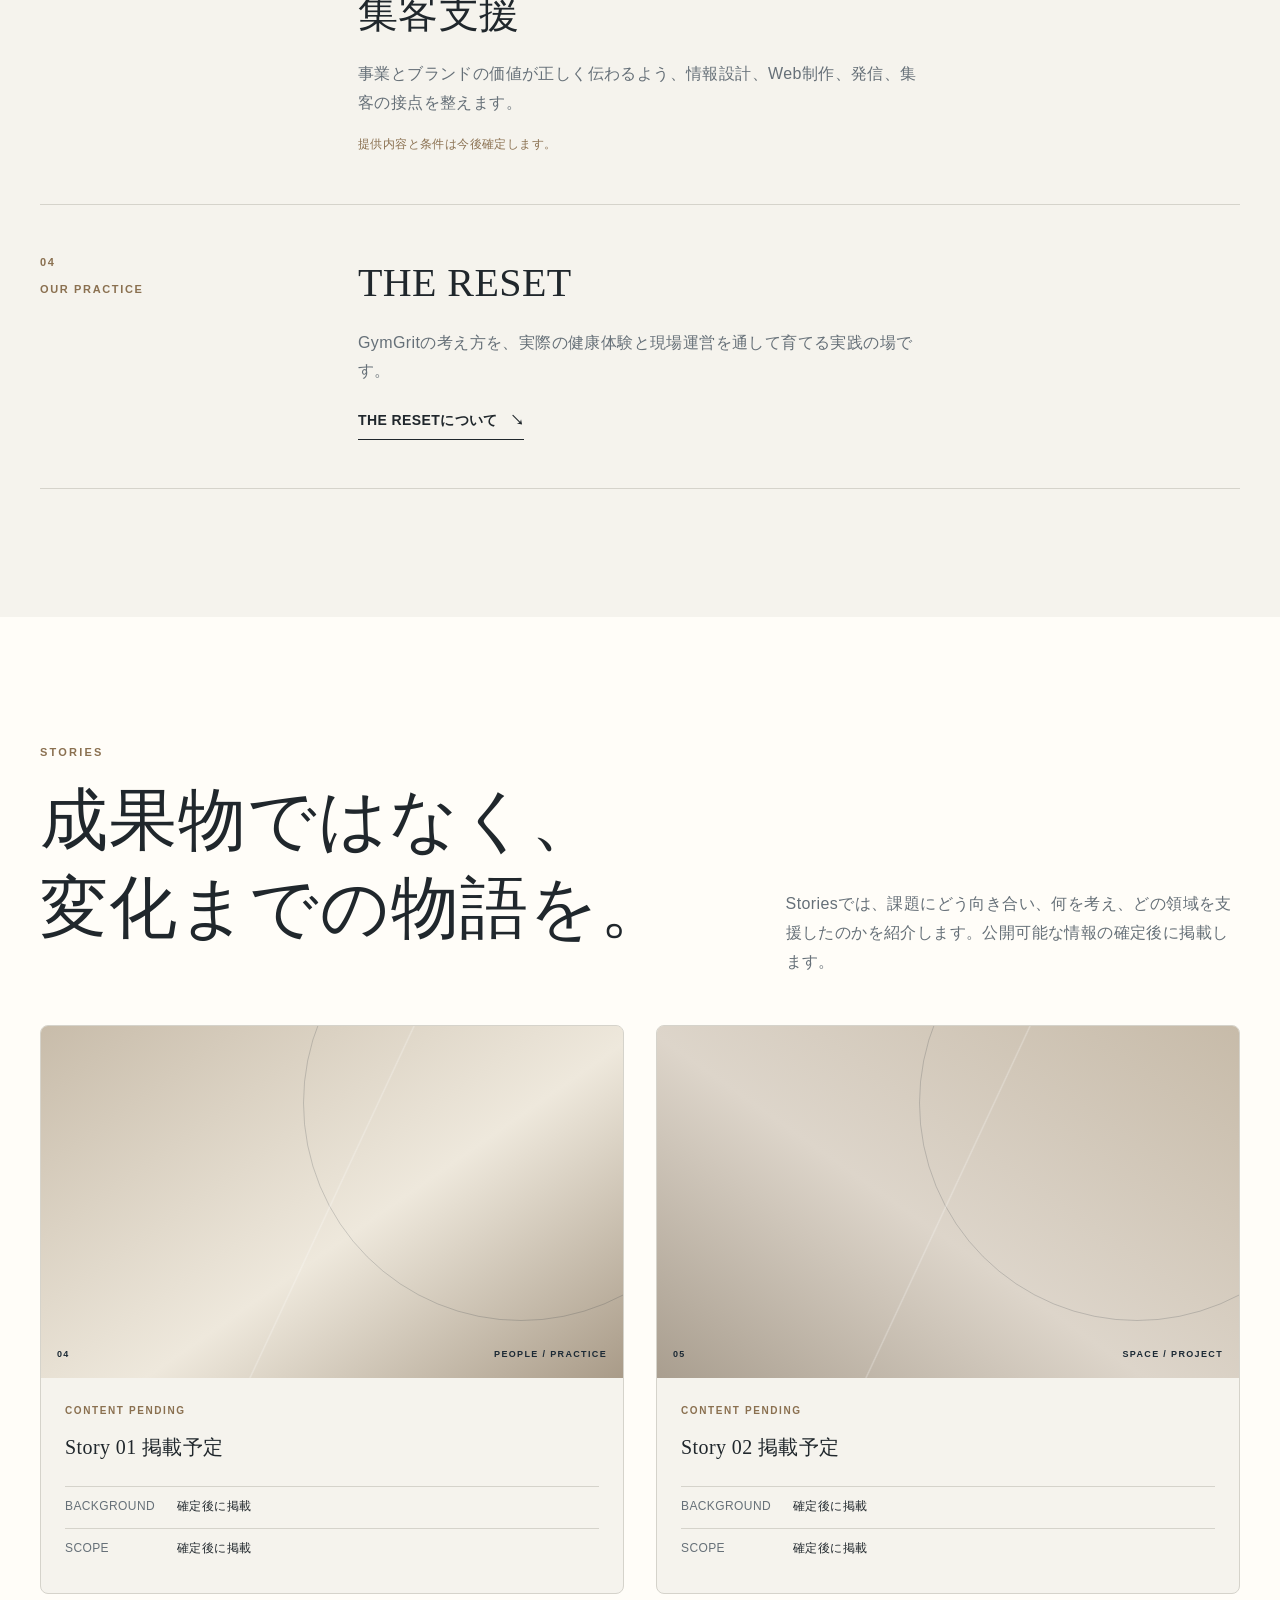
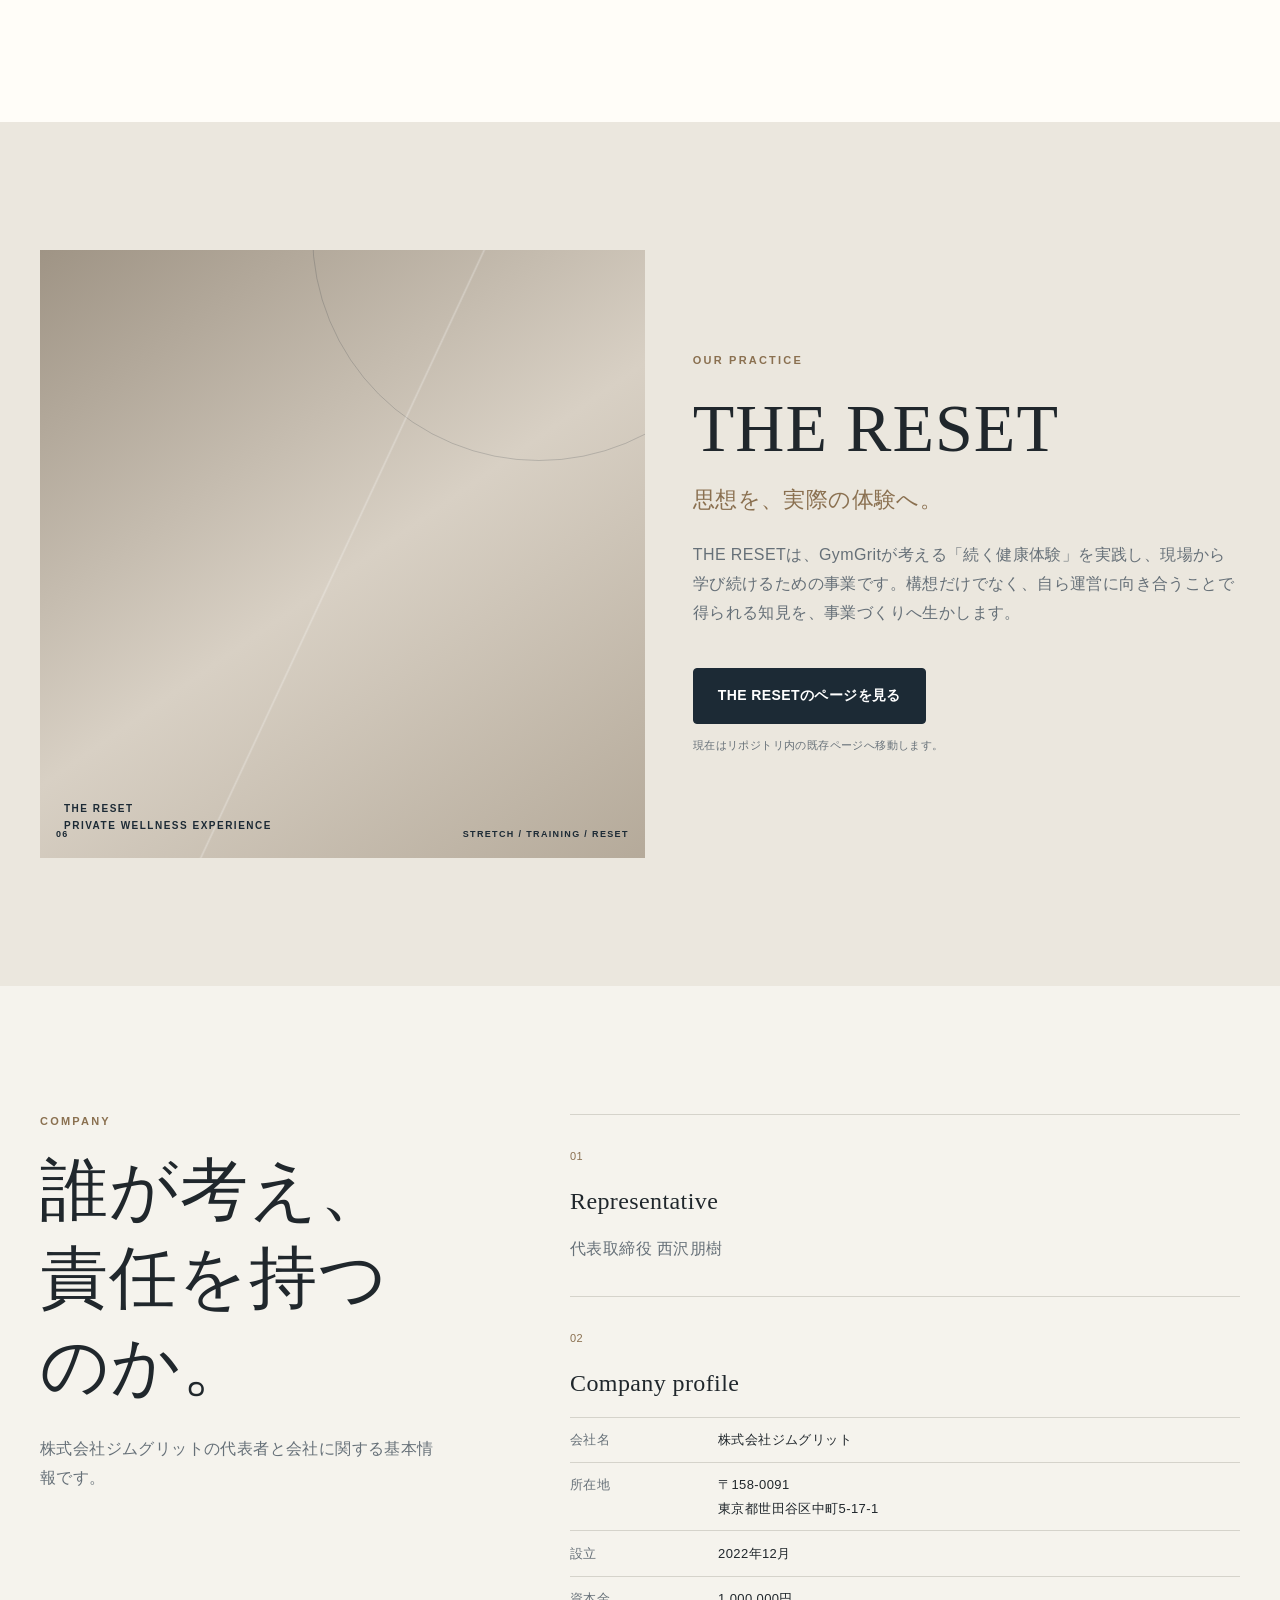
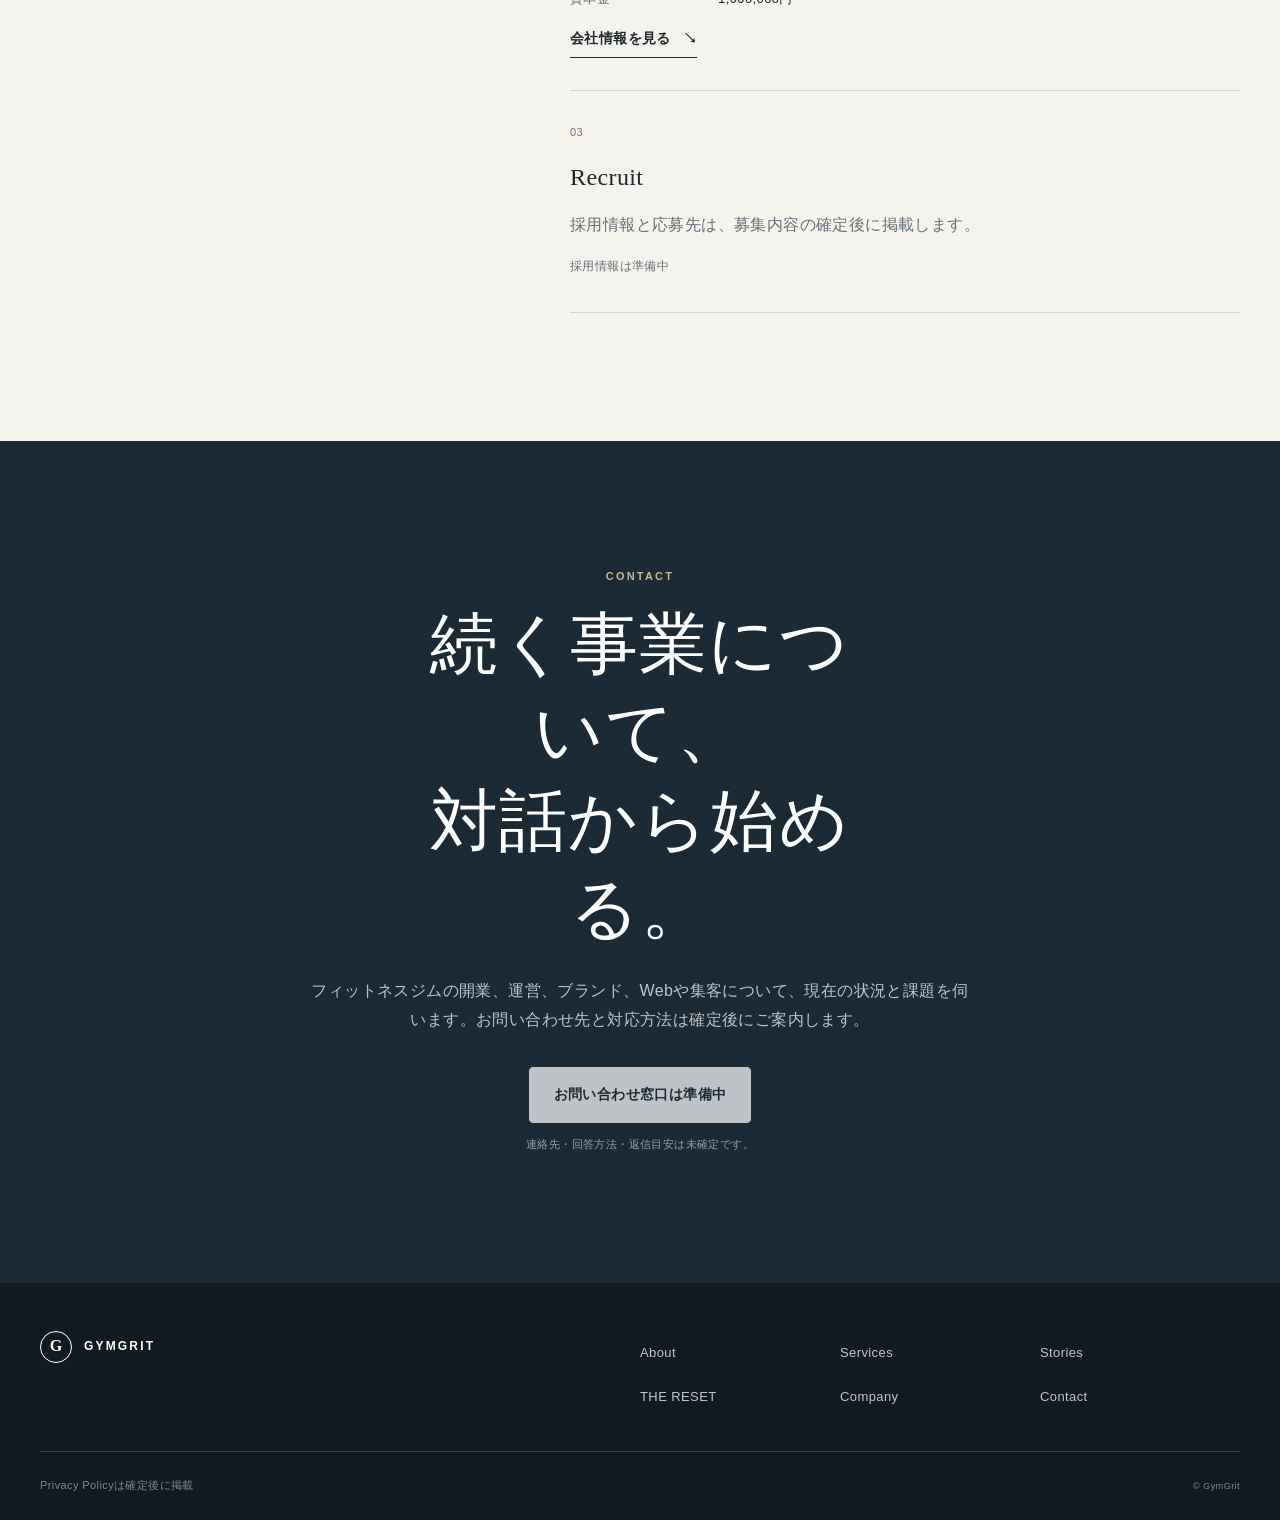
==== commit 2e690a17: "feat: create company page" ====
--- a/index.html
+++ b/index.html
@@ -10,8 +10,9 @@
   <meta property="og:title" content="GymGrit | 続く理由をデザインする会社。">
   <meta property="og:description" content="フィットネス・ウェルネス事業の構想から、ブランド、集客、運営までを一つの体験として設計します。">
   <title>GymGrit | 続く理由をデザインする会社。</title>
+  <link rel="stylesheet" href="assets/css/site.css">
   <link rel="stylesheet" href="assets/css/home.css">
-  <script src="assets/js/home.js" defer></script>
+  <script src="assets/js/site.js" defer></script>
 </head>
 <body>
   <a class="skip-link" href="#main-content">本文へ移動する</a>
@@ -30,11 +31,11 @@
 
       <nav class="global-nav" id="global-navigation" aria-label="メインナビゲーション" data-global-nav>
         <ul class="global-nav__list">
-          <li><a href="#about">About</a></li>
+          <li><a href="about.html">About</a></li>
           <li><a href="#services">Services</a></li>
-          <li><a href="#stories">Stories</a></li>
+          <li><a href="stories.html">Stories</a></li>
           <li><a href="#the-reset">THE RESET</a></li>
-          <li><a href="#company">Company</a></li>
+          <li><a href="company.html">Company</a></li>
         </ul>
         <a class="button button--small" href="#contact">Contact</a>
       </nav>
@@ -251,22 +252,24 @@
         <div>
           <p class="eyebrow">Company</p>
           <h2 id="company-title">誰が考え、<br>責任を持つのか。</h2>
-          <p class="section-lead">代表者と会社に関する情報は、確認可能な事実が確定した後に掲載します。</p>
+          <p class="section-lead">株式会社ジムグリットの代表者と会社に関する基本情報です。</p>
         </div>
         <div class="company-panels">
           <section class="company-panel" aria-labelledby="representative-title">
             <span class="company-panel__index">01</span>
             <h3 id="representative-title">Representative</h3>
-            <p>氏名・役職・プロフィールは確定後に掲載します。</p>
+            <p>代表取締役 西沢朋樹</p>
           </section>
           <section class="company-panel" aria-labelledby="profile-title">
             <span class="company-panel__index">02</span>
             <h3 id="profile-title">Company profile</h3>
             <dl>
-              <div><dt>正式会社名</dt><dd>確定後に掲載</dd></div>
-              <div><dt>所在地</dt><dd>確定後に掲載</dd></div>
-              <div><dt>事業内容</dt><dd>確定後に掲載</dd></div>
+              <div><dt>会社名</dt><dd>株式会社ジムグリット</dd></div>
+              <div><dt>所在地</dt><dd>〒158-0091<br>東京都世田谷区中町5-17-1</dd></div>
+              <div><dt>設立</dt><dd>2022年12月</dd></div>
+              <div><dt>資本金</dt><dd>1,000,000円</dd></div>
             </dl>
+            <a class="text-link" href="company.html">会社情報を見る<span aria-hidden="true">↘</span></a>
           </section>
           <section class="company-panel" aria-labelledby="recruit-title">
             <span class="company-panel__index">03</span>
@@ -294,12 +297,12 @@
       <a class="site-logo site-logo--footer" href="#top" aria-label="GymGrit トップへ"><span class="site-logo__mark" aria-hidden="true">G</span><span class="site-logo__text">GYMGRIT</span></a>
       <nav aria-label="フッターナビゲーション">
         <ul class="footer-nav">
-          <li><a href="#about">About</a></li><li><a href="#services">Services</a></li><li><a href="#stories">Stories</a></li><li><a href="#the-reset">THE RESET</a></li><li><a href="#company">Company</a></li><li><a href="#contact">Contact</a></li>
+          <li><a href="about.html">About</a></li><li><a href="#services">Services</a></li><li><a href="stories.html">Stories</a></li><li><a href="#the-reset">THE RESET</a></li><li><a href="company.html">Company</a></li><li><a href="#contact">Contact</a></li>
         </ul>
       </nav>
     </div>
     <div class="container site-footer__bottom">
-      <p>会社情報・Privacy Policyは確定後に掲載</p>
+      <p>Privacy Policyは確定後に掲載</p>
       <p><small>&copy; GymGrit</small></p>
     </div>
   </footer>
--- a/assets/css/site.css
+++ b/assets/css/site.css
@@ -0,0 +1,149 @@
+:root {
+  --color-primary: #1c2a35;
+  --color-primary-deep: #101a22;
+  --color-secondary: #5f6b76;
+  --color-accent: #8a7050;
+  --color-accent-strong: #765d40;
+  --color-accent-soft: #c8b697;
+  --color-text: #20272c;
+  --color-muted: #667078;
+  --color-background: #f5f3ed;
+  --color-surface: #fffdf8;
+  --color-surface-muted: #ebe7de;
+  --color-border: #d5d3cb;
+  --color-white: #ffffff;
+  --font-sans: "Helvetica Neue", "Hiragino Sans", "Yu Gothic", YuGothic, sans-serif;
+  --font-serif: "Yu Mincho", YuMincho, "Hiragino Mincho ProN", serif;
+  --space-1: 0.5rem;
+  --space-2: 1rem;
+  --space-3: 1.5rem;
+  --space-4: 2rem;
+  --space-5: 3rem;
+  --space-6: 4rem;
+  --space-7: 6rem;
+  --space-8: 8rem;
+  --container: 75rem;
+  --content: 44rem;
+  --radius-sm: 0.25rem;
+  --radius-md: 0.5rem;
+  --motion-fast: 160ms;
+  --motion-normal: 280ms;
+  --shadow-soft: 0 1.5rem 4rem rgb(16 26 34 / 8%);
+}
+
+*, *::before, *::after { box-sizing: border-box; }
+html { scroll-behavior: smooth; scroll-padding-top: 5rem; }
+body { margin: 0; background: var(--color-background); color: var(--color-text); font-family: var(--font-sans); font-size: 1rem; line-height: 1.8; letter-spacing: 0.025em; }
+body.nav-open { overflow: hidden; }
+img, svg { display: block; max-width: 100%; }
+a { color: inherit; }
+button, input, textarea, select { font: inherit; }
+button { color: inherit; }
+:focus-visible { outline: 3px solid var(--color-accent); outline-offset: 4px; }
+.container { width: min(calc(100% - 2rem), var(--container)); margin-inline: auto; }
+.skip-link { position: fixed; z-index: 100; top: 0.75rem; left: 0.75rem; padding: 0.75rem 1rem; transform: translateY(-150%); background: var(--color-white); color: var(--color-primary); font-weight: 700; }
+.skip-link:focus { transform: translateY(0); }
+.section { padding-block: var(--space-7); }
+.eyebrow { margin: 0 0 var(--space-2); color: var(--color-accent); font-size: 0.6875rem; font-weight: 700; line-height: 1.4; letter-spacing: 0.2em; text-transform: uppercase; }
+.eyebrow--light { color: var(--color-accent-soft); }
+h1, h2, h3, p { margin-top: 0; }
+h1, h2 { font-family: var(--font-serif); font-weight: 500; letter-spacing: 0.015em; }
+h2 { margin-bottom: var(--space-3); font-size: clamp(2rem, 6vw, 4.25rem); line-height: 1.3; }
+h3 { font-size: 1.25rem; line-height: 1.5; }
+.section-lead { max-width: var(--content); margin-bottom: 0; color: var(--color-muted); font-size: 1rem; }
+.section-heading { margin-bottom: var(--space-5); }
+.button { display: inline-flex; min-height: 3.5rem; align-items: center; justify-content: center; padding: 0.85rem 1.5rem; border: 1px solid var(--color-primary); border-radius: var(--radius-sm); background: var(--color-primary); color: var(--color-white); font-size: 0.875rem; font-weight: 700; line-height: 1.4; text-align: center; text-decoration: none; transition: background var(--motion-fast) ease, color var(--motion-fast) ease, transform var(--motion-fast) ease; }
+.button:hover { background: var(--color-primary-deep); transform: translateY(-2px); }
+.button--small { min-height: 2.75rem; padding: 0.65rem 1.1rem; }
+.button--dark { margin-top: var(--space-3); }
+.button--light { border-color: var(--color-white); background: var(--color-white); color: var(--color-primary); }
+.button--disabled { cursor: not-allowed; opacity: 0.72; }
+.button--disabled:hover { background: var(--color-white); transform: none; }
+.text-link { display: inline-flex; align-items: center; gap: 0.75rem; padding-block: 0.35rem; border-bottom: 1px solid currentcolor; font-size: 0.875rem; font-weight: 700; text-decoration: none; }
+.text-link span { transition: transform var(--motion-fast) ease; }
+.text-link:hover span { transform: translate(0.2rem, 0.2rem); }
+
+.site-header { position: relative; z-index: 50; top: 0; left: 0; width: 100%; border-bottom: 1px solid var(--color-border); background: var(--color-background); transition: background var(--motion-normal) ease, border-color var(--motion-normal) ease; }
+.js-enabled .site-header { position: fixed; border-color: transparent; background: transparent; }
+.site-header.is-scrolled, body.nav-open .site-header { border-color: var(--color-border); background: rgb(245 243 237 / 94%); backdrop-filter: blur(0.8rem); }
+.site-header__inner { display: flex; min-height: 5.25rem; flex-wrap: wrap; align-items: center; justify-content: space-between; }
+.site-logo { position: relative; z-index: 2; display: inline-flex; align-items: center; gap: 0.75rem; color: var(--color-primary); font-size: 0.75rem; font-weight: 800; letter-spacing: 0.18em; text-decoration: none; }
+.site-logo__mark { display: grid; width: 2rem; height: 2rem; place-items: center; border: 1px solid currentcolor; border-radius: 50%; font-family: var(--font-serif); font-size: 1rem; letter-spacing: 0; }
+.nav-toggle { position: relative; z-index: 2; display: none; align-items: center; gap: 0.875rem; padding: 0.75rem 0; border: 0; background: transparent; font-size: 0.625rem; font-weight: 600; letter-spacing: 0.14em; text-transform: uppercase; cursor: pointer; }
+.js-enabled .nav-toggle { display: inline-flex; }
+.nav-toggle__icon { position: relative; display: block; width: 1.5rem; height: 1rem; }
+.nav-toggle__icon span { position: absolute; left: 0; width: 100%; height: 1px; background: currentcolor; transition: top var(--motion-fast) ease, transform var(--motion-fast) ease; }
+.nav-toggle__icon span:first-child { top: 0.25rem; }
+.nav-toggle__icon span:last-child { top: 0.75rem; }
+.nav-toggle[aria-expanded="true"] .nav-toggle__icon span:first-child { top: 0.5rem; transform: rotate(45deg); }
+.nav-toggle[aria-expanded="true"] .nav-toggle__icon span:last-child { top: 0.5rem; transform: rotate(-45deg); }
+.global-nav { position: static; display: block; width: 100%; padding: 0 0 var(--space-2); background: var(--color-background); }
+.js-enabled .global-nav { position: fixed; z-index: 1; inset: 0; display: flex; width: auto; flex-direction: column; align-items: center; justify-content: center; padding: 6.5rem 1.5rem 3rem; visibility: hidden; background: var(--color-background); opacity: 0; pointer-events: none; transform: scale(1.015); transition: opacity var(--motion-normal) ease, transform var(--motion-normal) ease, visibility var(--motion-normal) step-end; }
+.js-enabled .global-nav::before, .js-enabled .global-nav::after { position: absolute; border: 1px solid rgb(138 112 80 / 18%); border-radius: 50%; content: ""; pointer-events: none; }
+.js-enabled .global-nav::before { top: -10rem; left: -9rem; width: 22rem; aspect-ratio: 1; }
+.js-enabled .global-nav::after { right: -7rem; bottom: -12rem; width: 26rem; aspect-ratio: 1; }
+.js-enabled .global-nav.is-open { visibility: visible; opacity: 1; pointer-events: auto; transform: scale(1); transition-timing-function: ease, ease, step-start; }
+.global-nav__list { display: grid; margin: 0 0 var(--space-4); padding: 0; list-style: none; }
+.global-nav__list a { display: block; padding: 1rem 0; border-bottom: 1px solid var(--color-border); font-family: var(--font-serif); font-size: 1.5rem; text-decoration: none; }
+.js-enabled .global-nav__list { position: relative; z-index: 1; width: min(100%, 34rem); margin-bottom: var(--space-4); text-align: center; }
+.js-enabled .global-nav__list li { opacity: 0; transform: translateY(0.75rem); transition: opacity var(--motion-normal) ease, transform var(--motion-normal) ease; }
+.js-enabled .global-nav.is-open .global-nav__list li { opacity: 1; transform: translateY(0); }
+.js-enabled .global-nav.is-open .global-nav__list li:nth-child(2) { transition-delay: 35ms; }
+.js-enabled .global-nav.is-open .global-nav__list li:nth-child(3) { transition-delay: 70ms; }
+.js-enabled .global-nav.is-open .global-nav__list li:nth-child(4) { transition-delay: 105ms; }
+.js-enabled .global-nav.is-open .global-nav__list li:nth-child(5) { transition-delay: 140ms; }
+.js-enabled .global-nav__list a { padding: 0.45rem; border: 0; font-size: clamp(1.9rem, 8vw, 3.25rem); line-height: 1.2; letter-spacing: 0.04em; text-transform: uppercase; }
+.js-enabled .global-nav > .button { position: relative; z-index: 1; min-height: auto; padding: 0.5rem; border: 0; border-bottom: 1px solid currentcolor; background: transparent; color: var(--color-primary); font-family: var(--font-serif); font-size: clamp(1.9rem, 8vw, 3.25rem); font-weight: 500; line-height: 1.2; letter-spacing: 0.04em; text-transform: uppercase; opacity: 0; transform: translateY(0.75rem); transition: opacity var(--motion-normal) ease 175ms, transform var(--motion-normal) ease 175ms; }
+.js-enabled .global-nav.is-open > .button { opacity: 1; transform: translateY(0); }
+.js-enabled .global-nav > .button:hover { background: transparent; transform: translateY(0); }
+
+.photo-slot { position: relative; overflow: hidden; background: #ded8cc; }
+.photo-slot__surface { position: absolute; inset: 0; display: flex; align-items: flex-end; justify-content: space-between; padding: 1rem; overflow: hidden; background: linear-gradient(135deg, #d8d1c4 0%, #eee9df 48%, #c4baaa 100%); color: var(--color-primary); }
+.photo-slot__surface::before { position: absolute; top: -40%; right: -20%; width: 75%; aspect-ratio: 1; border: 1px solid rgb(28 42 53 / 18%); border-radius: 50%; content: ""; }
+.photo-slot__surface::after { position: absolute; inset: 0; background: linear-gradient(115deg, transparent 0 49.8%, rgb(255 255 255 / 28%) 50%, transparent 50.2%); content: ""; }
+.photo-slot__index, .photo-slot__label { position: relative; z-index: 1; font-size: 0.5625rem; font-weight: 700; letter-spacing: 0.15em; text-transform: uppercase; }
+.photo-slot__label { max-width: 13rem; text-align: right; }
+
+.contact { background: var(--color-primary); color: var(--color-white); }
+.contact__inner { max-width: 59rem; text-align: center; }
+.contact h2 { max-width: 13ch; margin-inline: auto; }
+.contact__inner > p:not(.eyebrow, .contact__note) { max-width: 42rem; margin: 0 auto var(--space-4); color: rgb(255 255 255 / 72%); }
+.contact__note { margin: 0.75rem 0 0; color: rgb(255 255 255 / 55%); font-size: 0.6875rem; }
+
+.site-footer { padding: var(--space-5) 0 var(--space-3); background: var(--color-primary-deep); color: var(--color-white); }
+.site-logo--footer { margin-bottom: var(--space-4); color: var(--color-white); }
+.footer-nav { display: grid; grid-template-columns: repeat(2, 1fr); gap: 0; margin: 0; padding: 0; list-style: none; }
+.footer-nav a { display: block; padding: 0.65rem 0; color: rgb(255 255 255 / 75%); font-size: 0.8125rem; text-decoration: none; }
+.site-footer__bottom { display: flex; flex-wrap: wrap; justify-content: space-between; gap: var(--space-2); margin-top: var(--space-4); padding-top: var(--space-3); border-top: 1px solid rgb(255 255 255 / 16%); color: rgb(255 255 255 / 48%); font-size: 0.6875rem; }
+.site-footer__bottom p { margin: 0; }
+
+@media (min-width: 44rem) {
+  .container { width: min(calc(100% - 4rem), var(--container)); }
+  .section { padding-block: var(--space-8); }
+  .section-heading--split { display: grid; grid-template-columns: minmax(0, 1.2fr) minmax(18rem, 0.8fr); gap: var(--space-6); align-items: end; }
+  .section-heading--split > .eyebrow { grid-column: 1; }
+  .section-heading--split > .eyebrow + div { grid-column: 2; }
+  .footer-nav { grid-template-columns: repeat(3, minmax(7rem, 1fr)); }
+}
+
+@media (min-width: 64rem) {
+  .site-header__inner { min-height: 5.75rem; }
+  .nav-toggle, .js-enabled .nav-toggle { display: none; }
+  .global-nav, .js-enabled .global-nav { position: static; display: flex; width: auto; flex-direction: row; align-items: center; justify-content: flex-start; gap: var(--space-3); padding: 0; visibility: visible; background: transparent; opacity: 1; pointer-events: auto; transform: none; transition: none; }
+  .js-enabled .global-nav::before, .js-enabled .global-nav::after { display: none; }
+  .global-nav__list { display: flex; align-items: center; gap: 1.5rem; margin: 0; }
+  .js-enabled .global-nav__list { width: auto; margin: 0; text-align: left; }
+  .js-enabled .global-nav__list li { opacity: 1; transform: none; transition: none; }
+  .global-nav__list a, .js-enabled .global-nav__list a { position: relative; padding: 0.75rem 0; border: 0; font-family: var(--font-sans); font-size: 0.6875rem; font-weight: 700; line-height: 1.8; letter-spacing: 0.08em; text-transform: uppercase; }
+  .global-nav__list a::after { position: absolute; right: 0; bottom: 0.4rem; left: 0; height: 1px; transform: scaleX(0); transform-origin: right; background: currentcolor; content: ""; transition: transform var(--motion-fast) ease; }
+  .global-nav__list a:hover::after { transform: scaleX(1); transform-origin: left; }
+  .js-enabled .global-nav > .button { min-height: 2.75rem; padding: 0.65rem 1.1rem; border: 1px solid var(--color-primary); background: var(--color-primary); color: var(--color-white); font-family: var(--font-sans); font-size: 0.875rem; font-weight: 700; line-height: 1.4; letter-spacing: 0.025em; text-transform: none; opacity: 1; transform: none; transition: background var(--motion-fast) ease, color var(--motion-fast) ease, transform var(--motion-fast) ease; }
+  .js-enabled .global-nav > .button:hover { background: var(--color-primary-deep); transform: translateY(-2px); }
+  .site-footer__top { display: grid; grid-template-columns: 1fr 1fr; align-items: start; }
+  .site-logo--footer { margin-bottom: 0; }
+}
+
+@media (prefers-reduced-motion: reduce) {
+  html { scroll-behavior: auto; }
+  *, *::before, *::after { scroll-behavior: auto !important; transition-duration: 0.01ms !important; }
+}
--- a/assets/css/home.css
+++ b/assets/css/home.css
@@ -1,101 +1,3 @@
-:root {
-  --color-primary: #1c2a35;
-  --color-primary-deep: #101a22;
-  --color-secondary: #5f6b76;
-  --color-accent: #8a7050;
-  --color-accent-soft: #c8b697;
-  --color-text: #20272c;
-  --color-muted: #667078;
-  --color-background: #f5f3ed;
-  --color-surface: #fffdf8;
-  --color-surface-muted: #ebe7de;
-  --color-border: #d5d3cb;
-  --color-white: #ffffff;
-  --font-sans: "Helvetica Neue", "Hiragino Sans", "Yu Gothic", YuGothic, sans-serif;
-  --font-serif: "Yu Mincho", YuMincho, "Hiragino Mincho ProN", serif;
-  --space-1: 0.5rem;
-  --space-2: 1rem;
-  --space-3: 1.5rem;
-  --space-4: 2rem;
-  --space-5: 3rem;
-  --space-6: 4rem;
-  --space-7: 6rem;
-  --space-8: 8rem;
-  --container: 75rem;
-  --content: 44rem;
-  --radius-sm: 0.25rem;
-  --radius-md: 0.5rem;
-  --motion-fast: 160ms;
-  --motion-normal: 280ms;
-  --shadow-soft: 0 1.5rem 4rem rgb(16 26 34 / 8%);
-}
-
-*, *::before, *::after { box-sizing: border-box; }
-html { scroll-behavior: smooth; scroll-padding-top: 5rem; }
-body { margin: 0; background: var(--color-background); color: var(--color-text); font-family: var(--font-sans); font-size: 1rem; line-height: 1.8; letter-spacing: 0.025em; }
-body.nav-open { overflow: hidden; }
-img, svg { display: block; max-width: 100%; }
-a { color: inherit; }
-button, input, textarea, select { font: inherit; }
-button { color: inherit; }
-:focus-visible { outline: 3px solid var(--color-accent); outline-offset: 4px; }
-.container { width: min(calc(100% - 2rem), var(--container)); margin-inline: auto; }
-.skip-link { position: fixed; z-index: 100; top: 0.75rem; left: 0.75rem; padding: 0.75rem 1rem; transform: translateY(-150%); background: var(--color-white); color: var(--color-primary); font-weight: 700; }
-.skip-link:focus { transform: translateY(0); }
-.section { padding-block: var(--space-7); }
-.eyebrow { margin: 0 0 var(--space-2); color: var(--color-accent); font-size: 0.6875rem; font-weight: 700; line-height: 1.4; letter-spacing: 0.2em; text-transform: uppercase; }
-.eyebrow--light { color: var(--color-accent-soft); }
-h1, h2, h3, p { margin-top: 0; }
-h1, h2 { font-family: var(--font-serif); font-weight: 500; letter-spacing: 0.015em; }
-h2 { margin-bottom: var(--space-3); font-size: clamp(2rem, 6vw, 4.25rem); line-height: 1.3; }
-h3 { font-size: 1.25rem; line-height: 1.5; }
-.section-lead { max-width: var(--content); margin-bottom: 0; color: var(--color-muted); font-size: 1rem; }
-.section-heading { margin-bottom: var(--space-5); }
-.button { display: inline-flex; min-height: 3.5rem; align-items: center; justify-content: center; padding: 0.85rem 1.5rem; border: 1px solid var(--color-primary); border-radius: var(--radius-sm); background: var(--color-primary); color: var(--color-white); font-size: 0.875rem; font-weight: 700; line-height: 1.4; text-align: center; text-decoration: none; transition: background var(--motion-fast) ease, color var(--motion-fast) ease, transform var(--motion-fast) ease; }
-.button:hover { background: var(--color-primary-deep); transform: translateY(-2px); }
-.button--small { min-height: 2.75rem; padding: 0.65rem 1.1rem; }
-.button--dark { margin-top: var(--space-3); }
-.button--light { border-color: var(--color-white); background: var(--color-white); color: var(--color-primary); }
-.button--disabled { cursor: not-allowed; opacity: 0.72; }
-.button--disabled:hover { background: var(--color-white); transform: none; }
-.text-link { display: inline-flex; align-items: center; gap: 0.75rem; padding-block: 0.35rem; border-bottom: 1px solid currentcolor; font-size: 0.875rem; font-weight: 700; text-decoration: none; }
-.text-link span { transition: transform var(--motion-fast) ease; }
-.text-link:hover span { transform: translate(0.2rem, 0.2rem); }
-
-.site-header { position: relative; z-index: 50; top: 0; left: 0; width: 100%; border-bottom: 1px solid var(--color-border); background: var(--color-background); transition: background var(--motion-normal) ease, border-color var(--motion-normal) ease; }
-.js-enabled .site-header { position: fixed; border-color: transparent; background: transparent; }
-.site-header.is-scrolled, body.nav-open .site-header { border-color: var(--color-border); background: rgb(245 243 237 / 94%); backdrop-filter: blur(0.8rem); }
-.site-header__inner { display: flex; min-height: 5.25rem; flex-wrap: wrap; align-items: center; justify-content: space-between; }
-.site-logo { position: relative; z-index: 2; display: inline-flex; align-items: center; gap: 0.75rem; color: var(--color-primary); font-size: 0.75rem; font-weight: 800; letter-spacing: 0.18em; text-decoration: none; }
-.site-logo__mark { display: grid; width: 2rem; height: 2rem; place-items: center; border: 1px solid currentcolor; border-radius: 50%; font-family: var(--font-serif); font-size: 1rem; letter-spacing: 0; }
-.nav-toggle { position: relative; z-index: 2; display: none; align-items: center; gap: 0.75rem; padding: 0.75rem 0; border: 0; background: transparent; font-size: 0.6875rem; font-weight: 700; letter-spacing: 0.14em; text-transform: uppercase; cursor: pointer; }
-.js-enabled .nav-toggle { display: inline-flex; }
-.nav-toggle__icon { position: relative; display: block; width: 1.5rem; height: 1rem; }
-.nav-toggle__icon span { position: absolute; left: 0; width: 100%; height: 1px; background: currentcolor; transition: top var(--motion-fast) ease, transform var(--motion-fast) ease; }
-.nav-toggle__icon span:first-child { top: 0.25rem; }
-.nav-toggle__icon span:last-child { top: 0.75rem; }
-.nav-toggle[aria-expanded="true"] .nav-toggle__icon span:first-child { top: 0.5rem; transform: rotate(45deg); }
-.nav-toggle[aria-expanded="true"] .nav-toggle__icon span:last-child { top: 0.5rem; transform: rotate(-45deg); }
-.global-nav { position: static; display: block; width: 100%; padding: 0 0 var(--space-2); background: var(--color-background); }
-.js-enabled .global-nav { position: fixed; z-index: 1; inset: 0; display: flex; width: auto; flex-direction: column; align-items: center; justify-content: center; padding: 6.5rem 1.5rem 3rem; visibility: hidden; background: var(--color-background); opacity: 0; pointer-events: none; transform: scale(1.015); transition: opacity var(--motion-normal) ease, transform var(--motion-normal) ease, visibility var(--motion-normal) step-end; }
-.js-enabled .global-nav::before, .js-enabled .global-nav::after { position: absolute; border: 1px solid rgb(138 112 80 / 18%); border-radius: 50%; content: ""; pointer-events: none; }
-.js-enabled .global-nav::before { top: -10rem; left: -9rem; width: 22rem; aspect-ratio: 1; }
-.js-enabled .global-nav::after { right: -7rem; bottom: -12rem; width: 26rem; aspect-ratio: 1; }
-.js-enabled .global-nav.is-open { visibility: visible; opacity: 1; pointer-events: auto; transform: scale(1); transition-timing-function: ease, ease, step-start; }
-.global-nav__list { display: grid; margin: 0 0 var(--space-4); padding: 0; list-style: none; }
-.global-nav__list a { display: block; padding: 1rem 0; border-bottom: 1px solid var(--color-border); font-family: var(--font-serif); font-size: 1.5rem; text-decoration: none; }
-.js-enabled .global-nav__list { position: relative; z-index: 1; width: min(100%, 34rem); margin-bottom: var(--space-4); text-align: center; }
-.js-enabled .global-nav__list li { opacity: 0; transform: translateY(0.75rem); transition: opacity var(--motion-normal) ease, transform var(--motion-normal) ease; }
-.js-enabled .global-nav.is-open .global-nav__list li { opacity: 1; transform: translateY(0); }
-.js-enabled .global-nav.is-open .global-nav__list li:nth-child(2) { transition-delay: 35ms; }
-.js-enabled .global-nav.is-open .global-nav__list li:nth-child(3) { transition-delay: 70ms; }
-.js-enabled .global-nav.is-open .global-nav__list li:nth-child(4) { transition-delay: 105ms; }
-.js-enabled .global-nav.is-open .global-nav__list li:nth-child(5) { transition-delay: 140ms; }
-.js-enabled .global-nav__list a { padding: 0.45rem; border: 0; font-size: clamp(1.9rem, 8vw, 3.25rem); line-height: 1.2; letter-spacing: 0.04em; text-transform: uppercase; }
-.js-enabled .global-nav > .button { position: relative; z-index: 1; min-height: auto; padding: 0.5rem; border: 0; border-bottom: 1px solid currentcolor; background: transparent; color: var(--color-primary); font-family: var(--font-serif); font-size: clamp(1.9rem, 8vw, 3.25rem); font-weight: 500; line-height: 1.2; letter-spacing: 0.04em; text-transform: uppercase; opacity: 0; transform: translateY(0.75rem); transition: opacity var(--motion-normal) ease 175ms, transform var(--motion-normal) ease 175ms; }
-.js-enabled .global-nav.is-open > .button { opacity: 1; transform: translateY(0); }
-.js-enabled .global-nav > .button:hover { background: transparent; transform: translateY(0); }
-
 .hero { position: relative; display: grid; align-items: center; padding: 7rem 0 3.5rem; overflow: hidden; }
 .hero::before { position: absolute; z-index: -1; top: -15%; right: -25%; width: min(75vw, 50rem); aspect-ratio: 1; border: 1px solid rgb(138 112 80 / 22%); border-radius: 50%; content: ""; }
 .hero__inner { display: grid; gap: var(--space-5); }
@@ -108,12 +10,6 @@
 .scroll-cue { position: absolute; bottom: 1.25rem; left: 50%; display: none; align-items: center; gap: 1rem; color: var(--color-muted); font-size: 0.625rem; font-weight: 700; letter-spacing: 0.18em; text-decoration: none; text-transform: uppercase; transform: translateX(-50%); }
 .scroll-cue > span:last-child { display: block; width: 4rem; height: 1px; background: currentcolor; }
 
-.photo-slot { position: relative; overflow: hidden; background: #ded8cc; }
-.photo-slot__surface { position: absolute; inset: 0; display: flex; align-items: flex-end; justify-content: space-between; padding: 1rem; overflow: hidden; background: linear-gradient(135deg, #d8d1c4 0%, #eee9df 48%, #c4baaa 100%); color: var(--color-primary); }
-.photo-slot__surface::before { position: absolute; top: -40%; right: -20%; width: 75%; aspect-ratio: 1; border: 1px solid rgb(28 42 53 / 18%); border-radius: 50%; content: ""; }
-.photo-slot__surface::after { position: absolute; inset: 0; background: linear-gradient(115deg, transparent 0 49.8%, rgb(255 255 255 / 28%) 50%, transparent 50.2%); content: ""; }
-.photo-slot__index, .photo-slot__label { position: relative; z-index: 1; font-size: 0.5625rem; font-weight: 700; letter-spacing: 0.15em; text-transform: uppercase; }
-.photo-slot__label { max-width: 13rem; text-align: right; }
 .photo-slot--hero-main { position: absolute; top: 0; right: 0; bottom: 2.5rem; left: 8%; }
 .photo-slot--hero-person { position: absolute; z-index: 2; bottom: 0; left: 0; width: 38%; aspect-ratio: 3 / 4; border: 0.5rem solid var(--color-background); }
 .photo-slot--hero-person .photo-slot__surface { background: linear-gradient(155deg, #b9ad9c, #e5dfd4 55%, #9e9180); }
@@ -194,25 +90,7 @@
 .company-panel dd { margin: 0; }
 .placeholder-link { display: inline-block; margin-top: var(--space-2); color: var(--color-muted); font-size: 0.75rem; }
 
-.contact { background: var(--color-primary); color: var(--color-white); }
-.contact__inner { max-width: 59rem; text-align: center; }
-.contact h2 { max-width: 13ch; margin-inline: auto; }
-.contact__inner > p:not(.eyebrow, .contact__note) { max-width: 42rem; margin: 0 auto var(--space-4); color: rgb(255 255 255 / 72%); }
-.contact__note { margin: 0.75rem 0 0; color: rgb(255 255 255 / 55%); font-size: 0.6875rem; }
-
-.site-footer { padding: var(--space-5) 0 var(--space-3); background: var(--color-primary-deep); color: var(--color-white); }
-.site-logo--footer { margin-bottom: var(--space-4); color: var(--color-white); }
-.footer-nav { display: grid; grid-template-columns: repeat(2, 1fr); gap: 0; margin: 0; padding: 0; list-style: none; }
-.footer-nav a { display: block; padding: 0.65rem 0; color: rgb(255 255 255 / 75%); font-size: 0.8125rem; text-decoration: none; }
-.site-footer__bottom { display: flex; flex-wrap: wrap; justify-content: space-between; gap: var(--space-2); margin-top: var(--space-4); padding-top: var(--space-3); border-top: 1px solid rgb(255 255 255 / 16%); color: rgb(255 255 255 / 48%); font-size: 0.6875rem; }
-.site-footer__bottom p { margin: 0; }
-
 @media (min-width: 44rem) {
-  .container { width: min(calc(100% - 4rem), var(--container)); }
-  .section { padding-block: var(--space-8); }
-  .section-heading--split { display: grid; grid-template-columns: minmax(0, 1.2fr) minmax(18rem, 0.8fr); gap: var(--space-6); align-items: end; }
-  .section-heading--split > .eyebrow { grid-column: 1; }
-  .section-heading--split > .eyebrow + div { grid-column: 2; }
   .hero { padding-top: 8rem; }
   .hero__inner { grid-template-columns: minmax(0, 0.95fr) minmax(21rem, 1.05fr); align-items: center; }
   .hero__visual { min-height: 32rem; }
@@ -232,32 +110,12 @@
   .reset__grid { grid-template-columns: minmax(0, 1.05fr) minmax(20rem, 0.95fr); }
   .reset__visual { min-height: 38rem; }
   .company-panel dl div { grid-template-columns: 9rem 1fr; }
-  .footer-nav { grid-template-columns: repeat(3, minmax(7rem, 1fr)); }
 }
 
 @media (min-width: 64rem) {
-  .site-header__inner { min-height: 5.75rem; }
-  .nav-toggle, .js-enabled .nav-toggle { display: none; }
-  .global-nav, .js-enabled .global-nav { position: static; display: flex; width: auto; flex-direction: row; align-items: center; justify-content: flex-start; gap: var(--space-3); padding: 0; visibility: visible; background: transparent; opacity: 1; pointer-events: auto; transform: none; transition: none; }
-  .js-enabled .global-nav::before, .js-enabled .global-nav::after { display: none; }
-  .global-nav__list { display: flex; align-items: center; gap: 1.5rem; margin: 0; }
-  .js-enabled .global-nav__list { width: auto; margin: 0; text-align: left; }
-  .js-enabled .global-nav__list li { opacity: 1; transform: none; transition: none; }
-  .global-nav__list a, .js-enabled .global-nav__list a { position: relative; padding: 0.75rem 0; border: 0; font-family: var(--font-sans); font-size: 0.6875rem; font-weight: 700; line-height: 1.8; letter-spacing: 0.08em; text-transform: uppercase; }
-  .global-nav__list a::after { position: absolute; right: 0; bottom: 0.4rem; left: 0; height: 1px; transform: scaleX(0); transform-origin: right; background: currentcolor; content: ""; transition: transform var(--motion-fast) ease; }
-  .global-nav__list a:hover::after { transform: scaleX(1); transform-origin: left; }
-  .js-enabled .global-nav > .button { min-height: 2.75rem; padding: 0.65rem 1.1rem; border: 1px solid var(--color-primary); background: var(--color-primary); color: var(--color-white); font-family: var(--font-sans); font-size: 0.875rem; font-weight: 700; line-height: 1.4; letter-spacing: 0.025em; text-transform: none; opacity: 1; transform: none; transition: background var(--motion-fast) ease, color var(--motion-fast) ease, transform var(--motion-fast) ease; }
-  .js-enabled .global-nav > .button:hover { background: var(--color-primary-deep); transform: translateY(-2px); }
   .hero { height: clamp(43rem, 84svh, 51rem); min-height: 43rem; padding: 7rem 0 2.5rem; }
   .hero__visual { min-height: 36rem; }
   .scroll-cue { display: flex; }
   .approach__grid { grid-template-columns: minmax(0, 0.8fr) minmax(32rem, 1.2fr); gap: var(--space-8); }
   .company__grid { grid-template-columns: minmax(20rem, 0.75fr) minmax(32rem, 1.25fr); gap: var(--space-8); }
-  .site-footer__top { display: grid; grid-template-columns: 1fr 1fr; align-items: start; }
-  .site-logo--footer { margin-bottom: 0; }
 }
-
-@media (prefers-reduced-motion: reduce) {
-  html { scroll-behavior: auto; }
-  *, *::before, *::after { scroll-behavior: auto !important; transition-duration: 0.01ms !important; }
-}
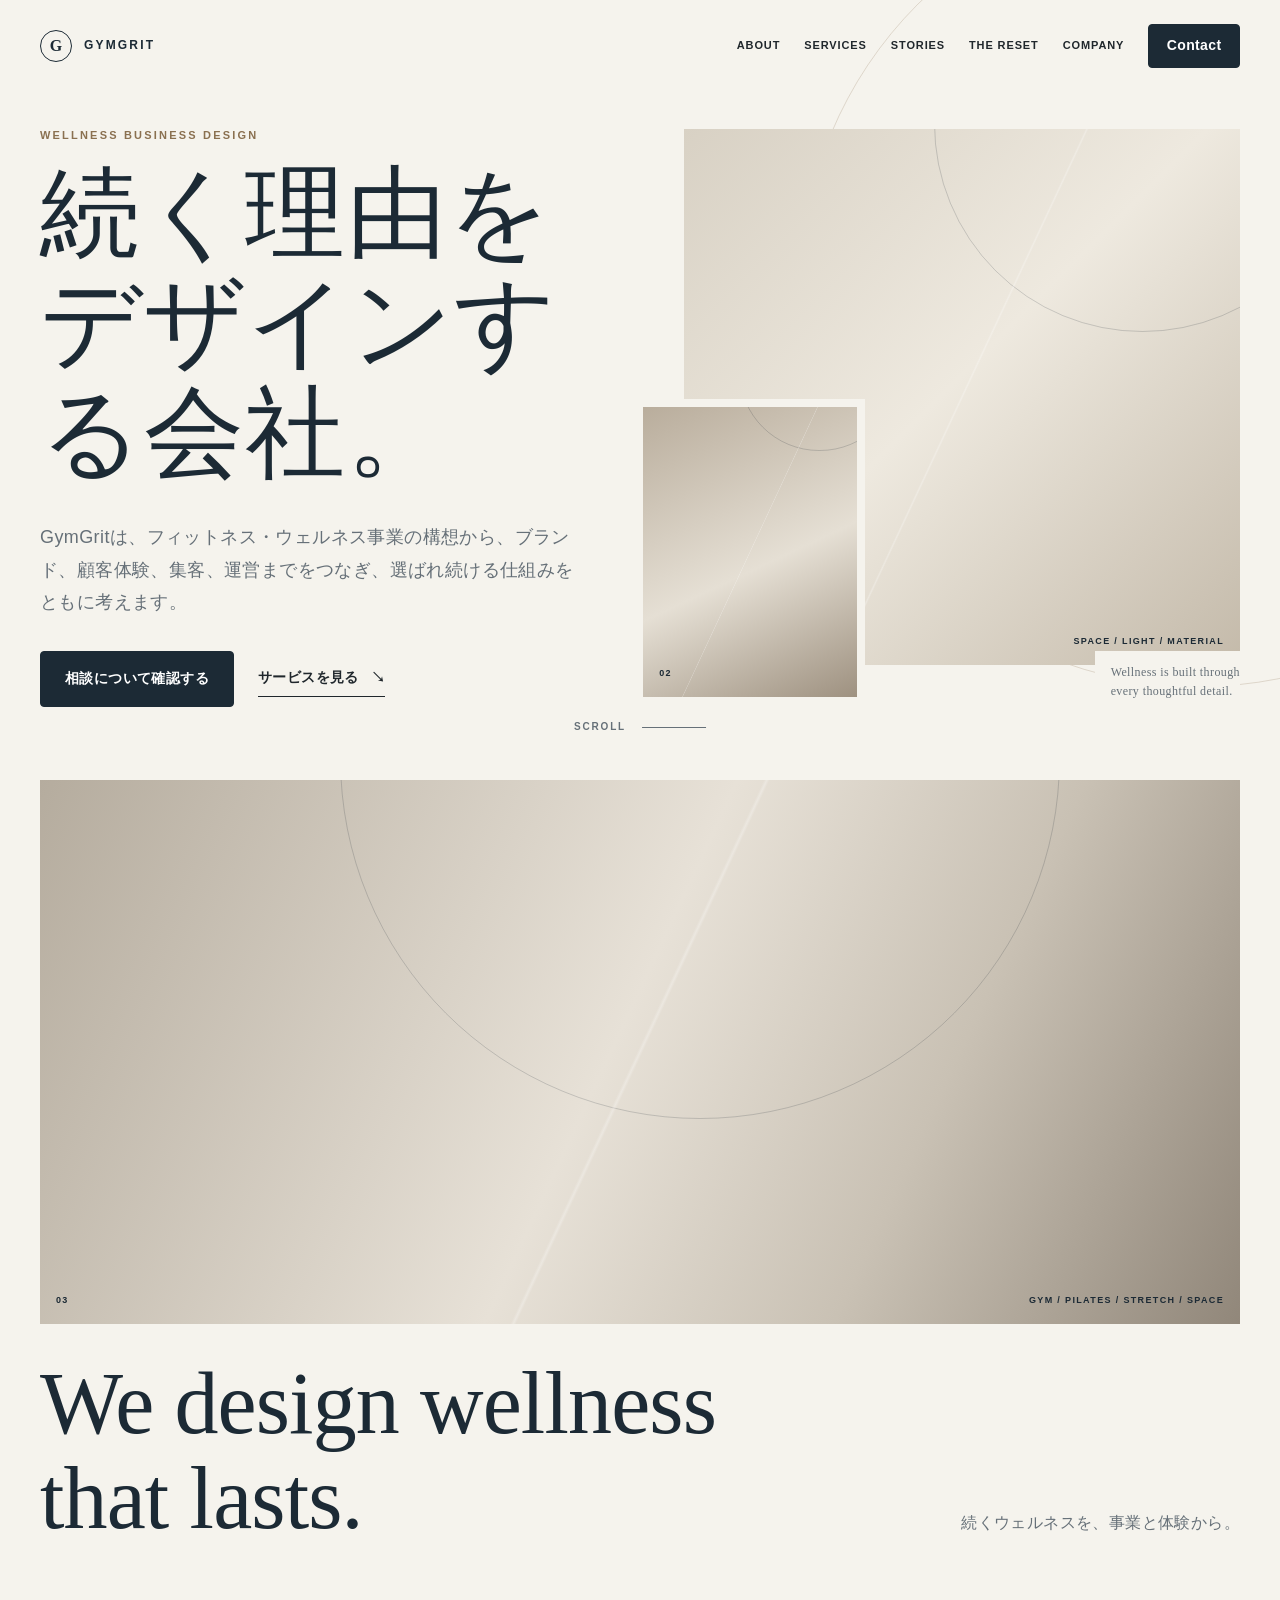
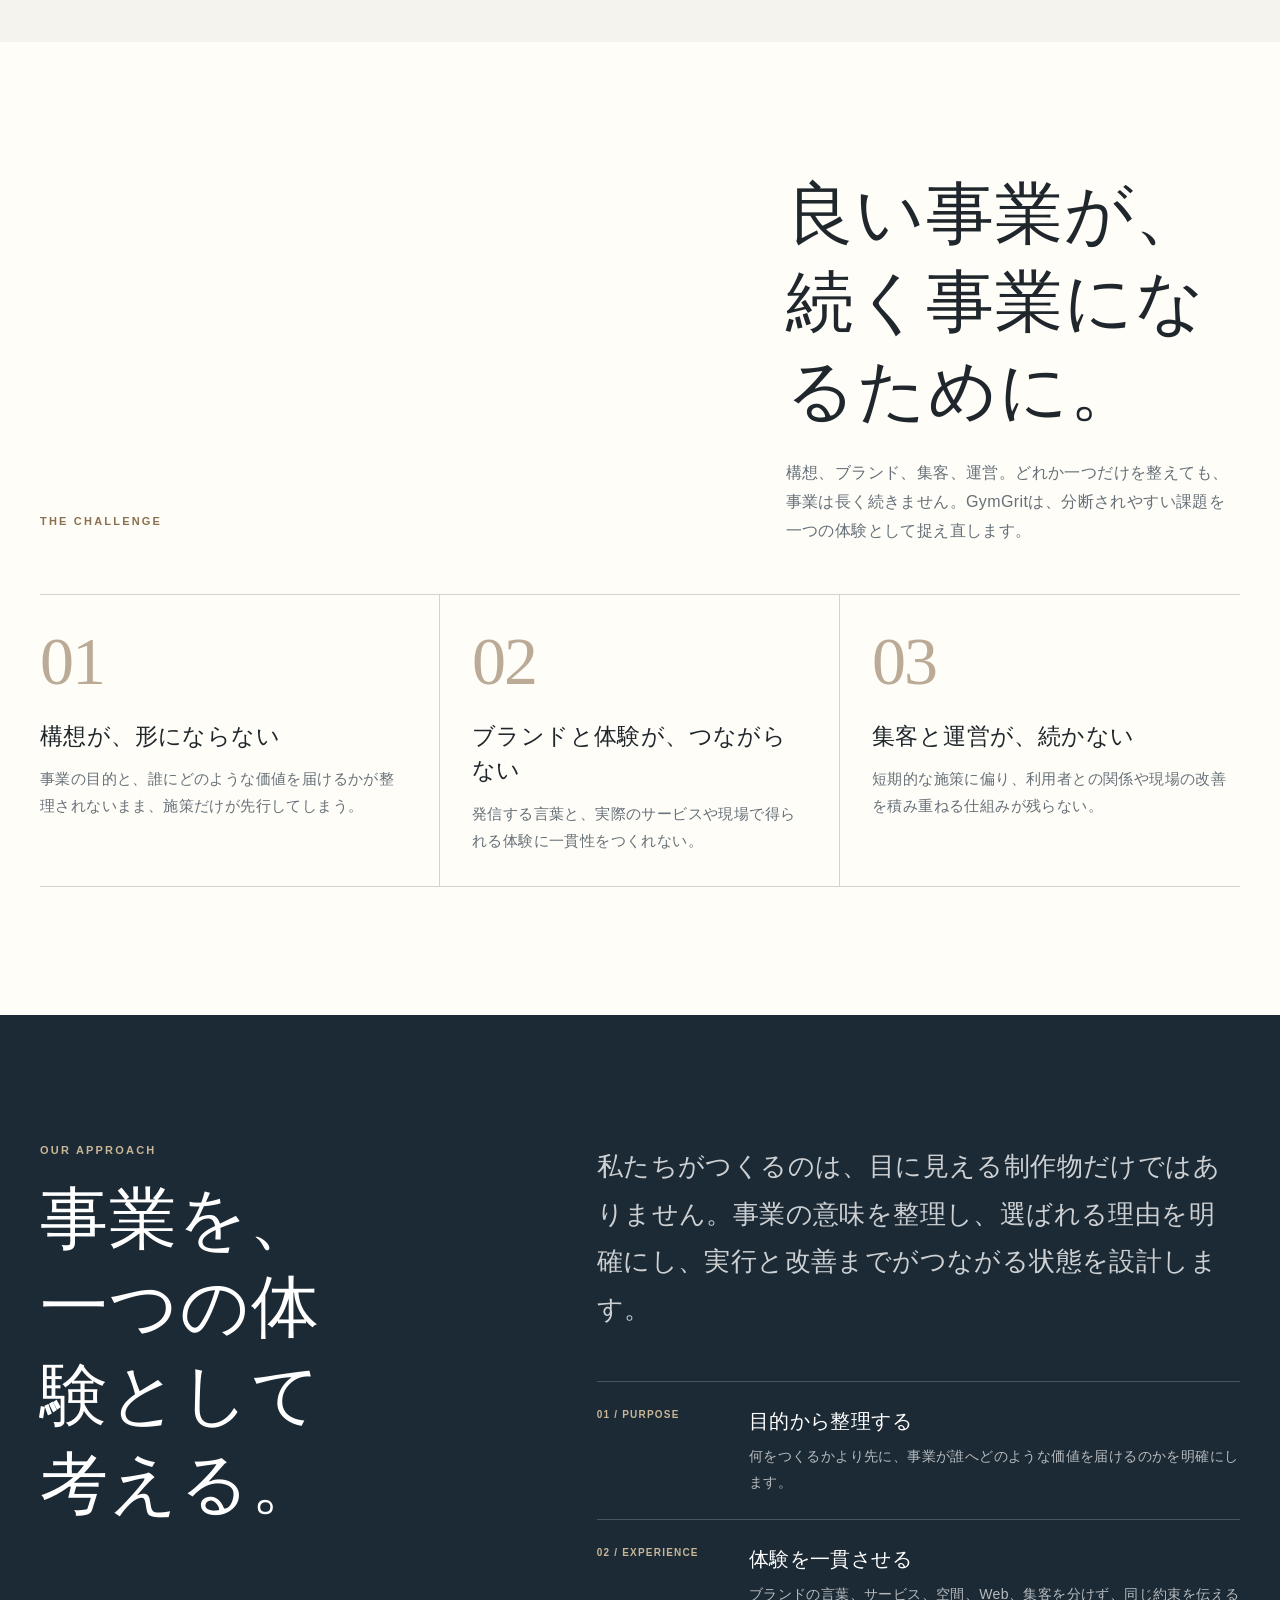
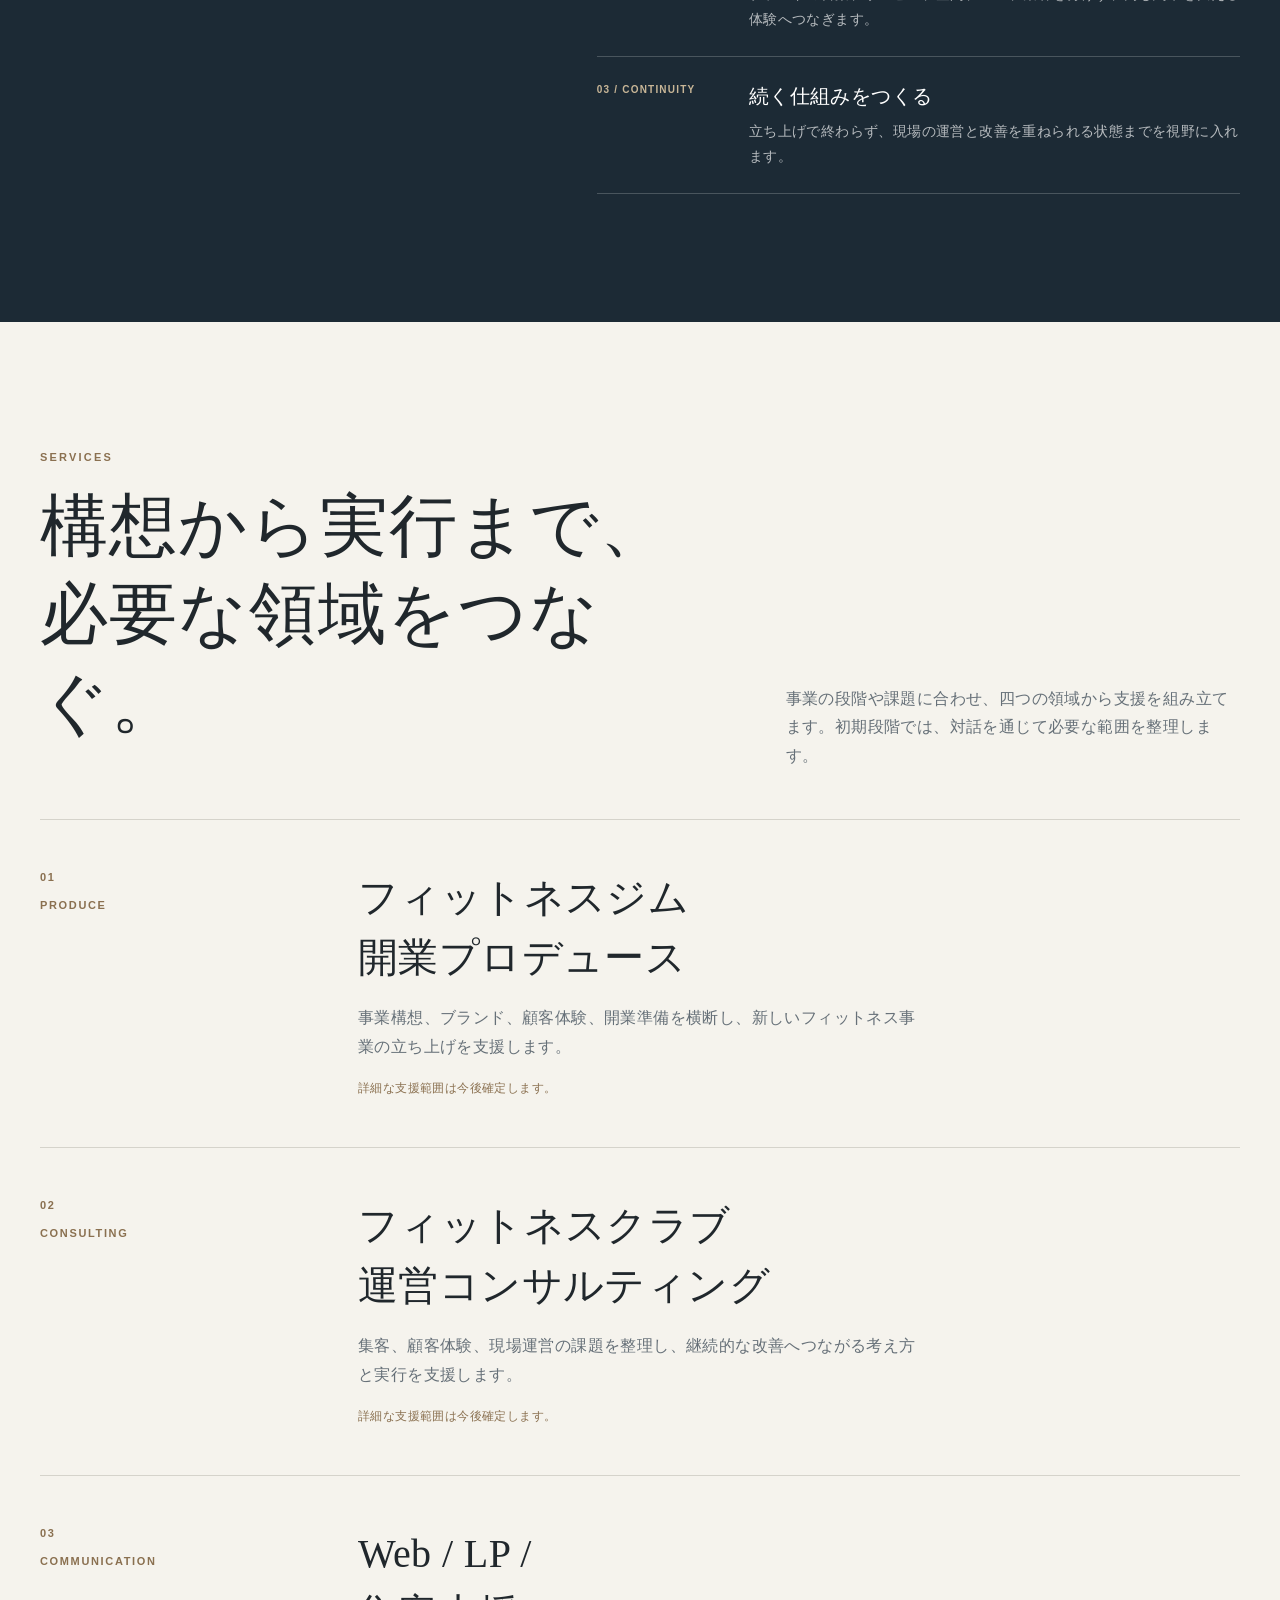
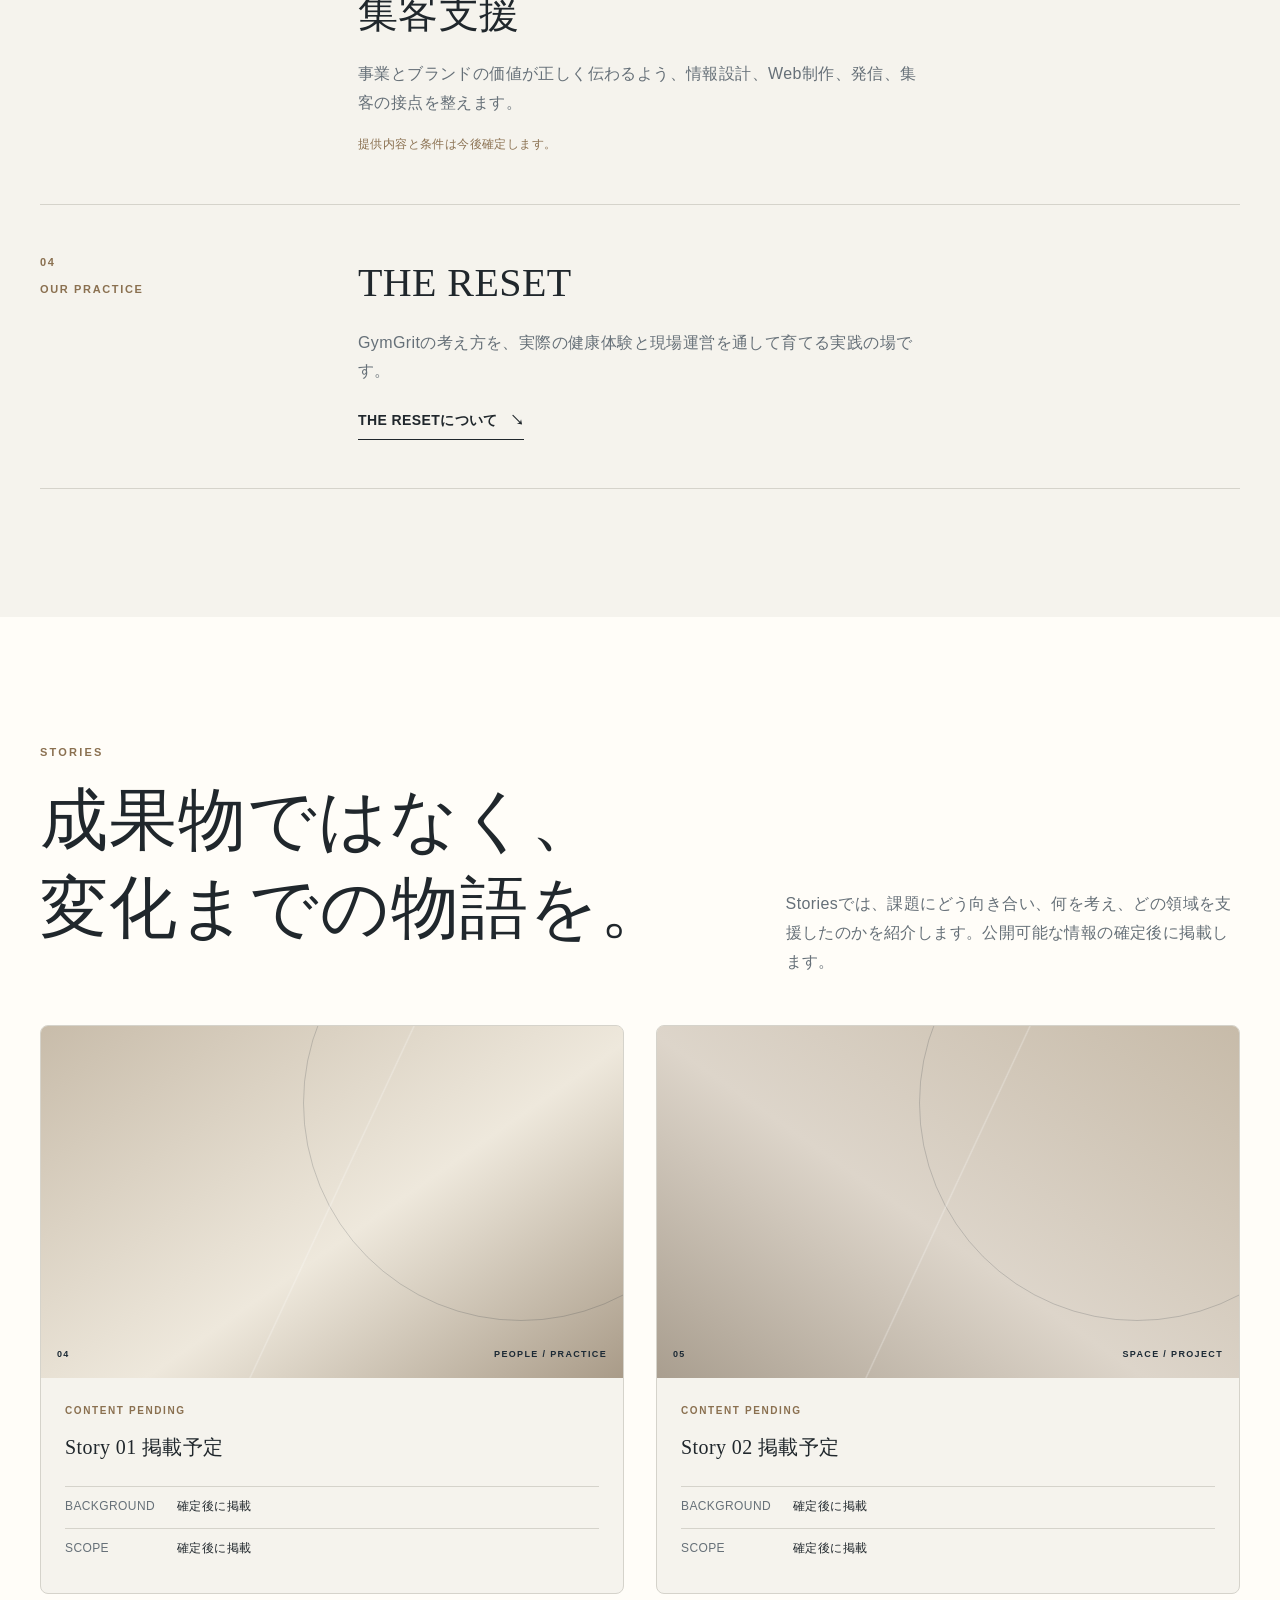
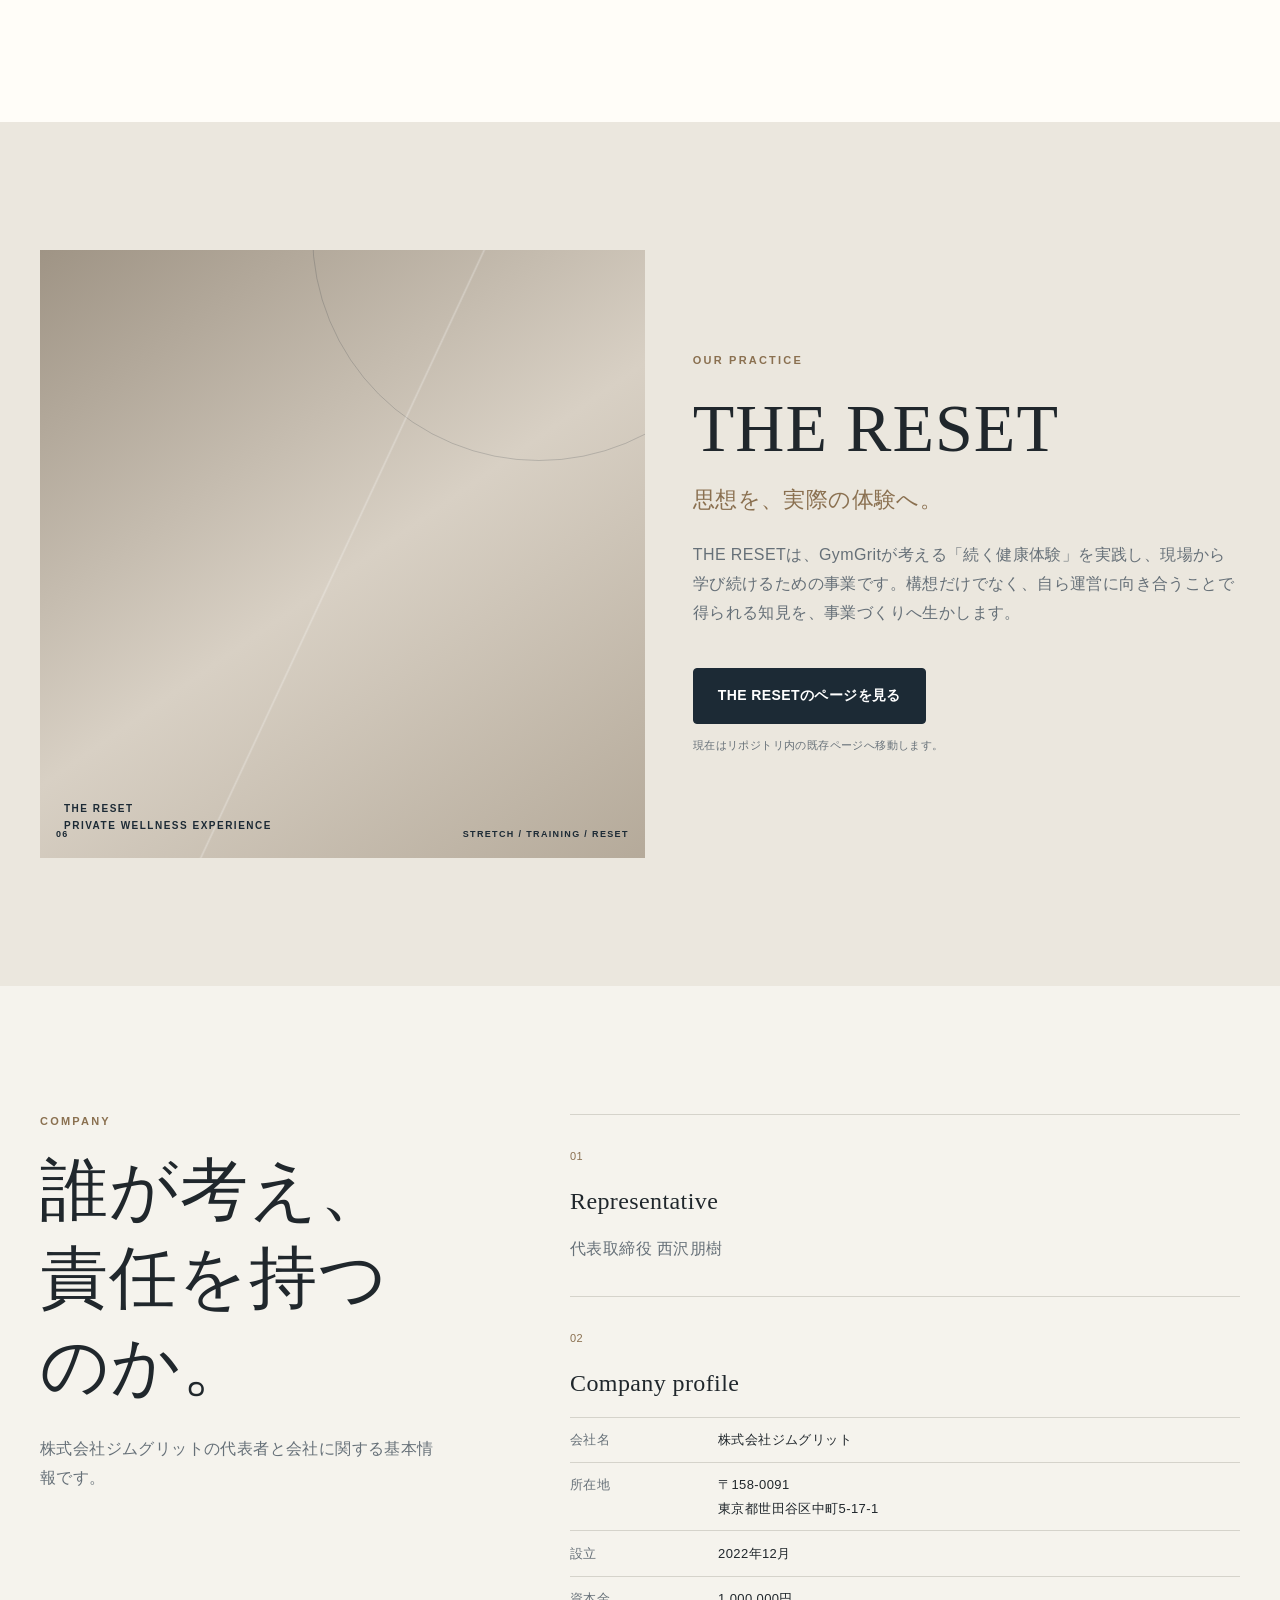
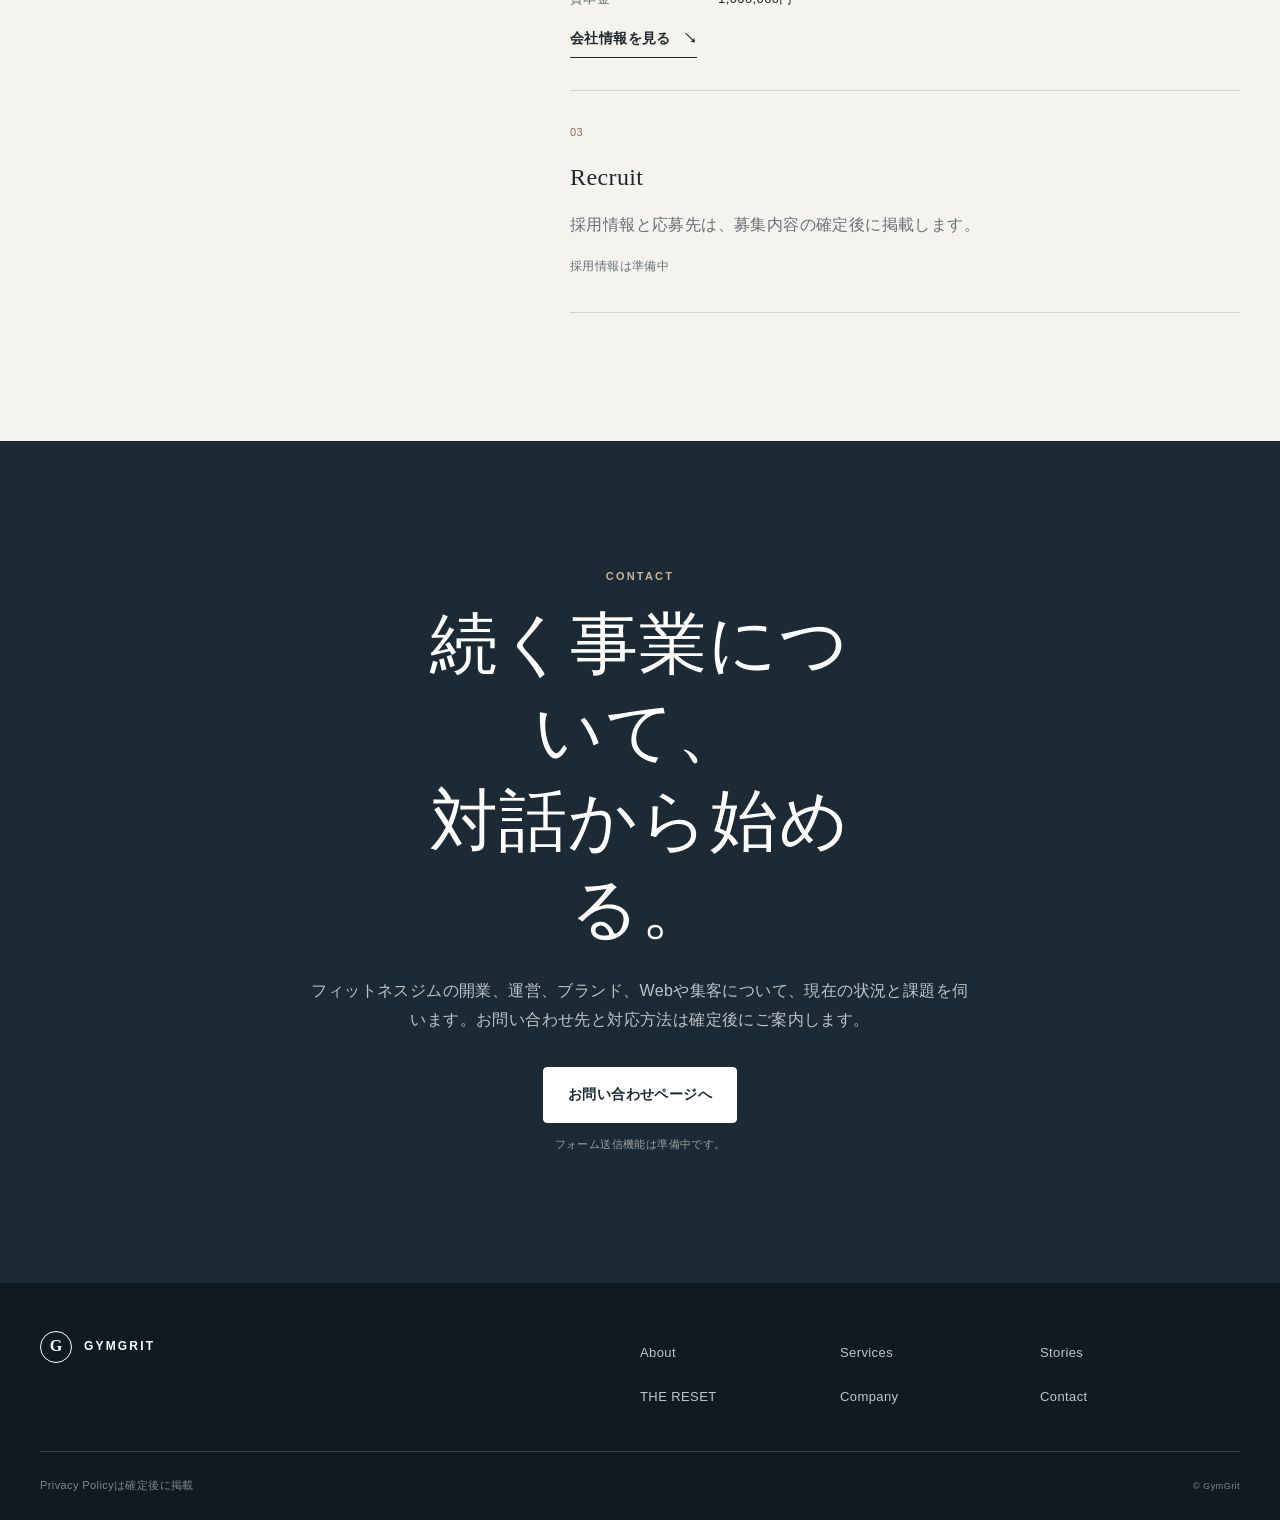
==== commit 2f8071bc: "feat: create contact page" ====
--- a/index.html
+++ b/index.html
@@ -37,7 +37,7 @@
           <li><a href="#the-reset">THE RESET</a></li>
           <li><a href="company.html">Company</a></li>
         </ul>
-        <a class="button button--small" href="#contact">Contact</a>
+        <a class="button button--small" href="contact.html">Contact</a>
       </nav>
     </div>
   </header>
@@ -50,7 +50,7 @@
           <h1 class="hero__title" id="hero-title">続く理由を<br>デザインする会社。</h1>
           <p class="hero__lead">GymGritは、フィットネス・ウェルネス事業の構想から、ブランド、顧客体験、集客、運営までをつなぎ、選ばれ続ける仕組みをともに考えます。</p>
           <div class="hero__actions">
-            <a class="button" href="#contact">相談について確認する</a>
+            <a class="button" href="contact.html">相談について確認する</a>
             <a class="text-link" href="#services">サービスを見る<span aria-hidden="true">↘</span></a>
           </div>
         </div>
@@ -286,8 +286,8 @@
         <p class="eyebrow eyebrow--light">Contact</p>
         <h2 id="contact-title">続く事業について、<br>対話から始める。</h2>
         <p>フィットネスジムの開業、運営、ブランド、Webや集客について、現在の状況と課題を伺います。お問い合わせ先と対応方法は確定後にご案内します。</p>
-        <span class="button button--light button--disabled" aria-disabled="true">お問い合わせ窓口は準備中</span>
-        <p class="contact__note">連絡先・回答方法・返信目安は未確定です。</p>
+        <a class="button button--light" href="contact.html">お問い合わせページへ</a>
+        <p class="contact__note">フォーム送信機能は準備中です。</p>
       </div>
     </section>
   </main>
@@ -297,7 +297,7 @@
       <a class="site-logo site-logo--footer" href="#top" aria-label="GymGrit トップへ"><span class="site-logo__mark" aria-hidden="true">G</span><span class="site-logo__text">GYMGRIT</span></a>
       <nav aria-label="フッターナビゲーション">
         <ul class="footer-nav">
-          <li><a href="about.html">About</a></li><li><a href="#services">Services</a></li><li><a href="stories.html">Stories</a></li><li><a href="#the-reset">THE RESET</a></li><li><a href="company.html">Company</a></li><li><a href="#contact">Contact</a></li>
+          <li><a href="about.html">About</a></li><li><a href="#services">Services</a></li><li><a href="stories.html">Stories</a></li><li><a href="#the-reset">THE RESET</a></li><li><a href="company.html">Company</a></li><li><a href="contact.html">Contact</a></li>
         </ul>
       </nav>
     </div>
